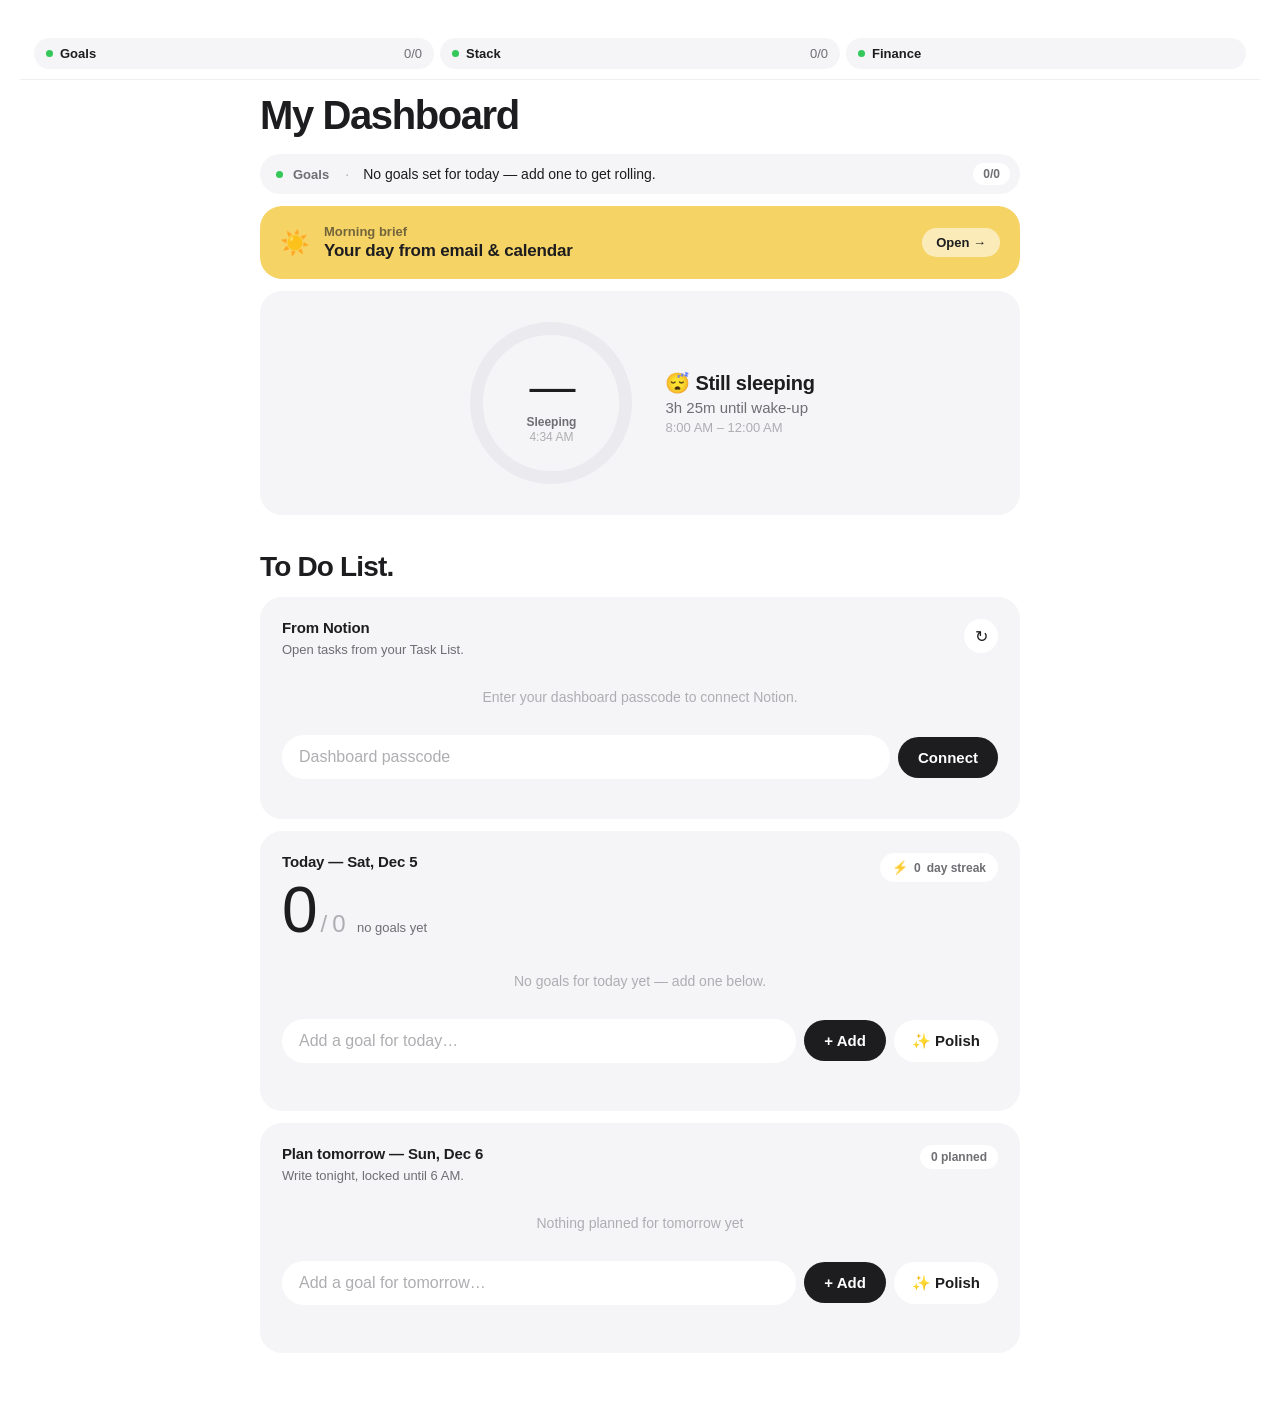
==== index.html @ 711dbea9 "Light redesign, Notion task suggestions and morning brief link - New light Apple-style look across H" ====
<!DOCTYPE html>
<html lang="en">
<head>
<meta charset="UTF-8">
<meta name="viewport" content="width=device-width, initial-scale=1, viewport-fit=cover">
<meta name="theme-color" content="#FFFFFF">
<title>My Dashboard</title>
<link rel="stylesheet" href="theme.css">
<script src="topbar.js" defer></script>
<style>
:root {
  --text-primary: var(--ink);
  --text-secondary: var(--ink-2);
  --text-tertiary: var(--ink-3);
  --success: var(--green);
  --warning: var(--orange);
  --danger: var(--red);
}

* { box-sizing: border-box; }
html, body {
  margin: 0; padding: 0;
  -webkit-text-size-adjust: 100%;
}
body {
  min-height: 100vh;
  overflow-x: hidden;
  padding: max(28px, env(safe-area-inset-top)) 20px 60px;
}

.page {
  max-width: 760px;
  margin: 0 auto;
}

/* ===== Page title ===== */
.dash-title {
  margin: 14px 0 18px;
  font-size: 40px;
  font-weight: 700;
  letter-spacing: -0.035em;
  line-height: 1.05;
  color: var(--ink);
}
@media (max-width: 480px) { .dash-title { font-size: 34px; } }

/* ===== Goal ticker ===== */
.ticker-row { margin-bottom: 12px; }
.goal-ticker {
  position: relative; overflow: hidden;
  display: flex; align-items: center; gap: 10px;
  padding: 9px 10px 9px 16px;
  border-radius: 999px;
  background: var(--surface);
}
.goal-ticker-led { display: inline-flex; align-items: center; }
.goal-ticker-led-dot {
  width: 7px; height: 7px; border-radius: 50%;
  background: var(--green);
  animation: led-pulse 2s ease-in-out infinite;
}
@keyframes led-pulse {
  0%, 100% { opacity: 1; }
  50%      { opacity: 0.35; }
}
.goal-ticker-label {
  font-size: 13px; font-weight: 600;
  color: var(--ink-2);
}
.goal-ticker-stage {
  position: relative; overflow: hidden;
  flex: 1; height: 22px;
}
.goal-ticker-row {
  position: absolute; inset: 0;
  display: flex; align-items: center; gap: 8px;
  font-size: 14px; font-weight: 500;
  font-variant-numeric: tabular-nums;
  color: var(--ink);
  white-space: nowrap;
}
.goal-ticker-row.is-leaving  { animation: ticker-leave 0.45s cubic-bezier(0.55, 0, 0.55, 1) forwards; }
.goal-ticker-row.is-entering { animation: ticker-enter 0.45s cubic-bezier(0.22, 1, 0.36, 1) forwards; }
@keyframes ticker-leave { from { opacity: 1; transform: translateY(0); } to { opacity: 0; transform: translateY(-100%); } }
@keyframes ticker-enter { from { opacity: 0; transform: translateY(100%); } to { opacity: 1; transform: translateY(0); } }
.goal-ticker-status {
  display: inline-flex; justify-content: center;
  width: 16px;
  color: var(--ink-3);
}
.goal-ticker-status[data-status="done"]    { color: var(--green); }
.goal-ticker-status[data-status="pending"] { color: var(--ink-3); }
.goal-ticker-text {
  flex: 1;
  overflow: hidden; text-overflow: ellipsis; white-space: nowrap;
}
.goal-ticker-meta {
  font-size: 12px; font-weight: 600;
  font-variant-numeric: tabular-nums;
  color: var(--ink-2);
  padding: 4px 10px;
  border-radius: 999px;
  background: var(--raised);
}

/* ===== Morning brief link ===== */
.brief-card {
  display: flex; align-items: center; gap: 14px;
  padding: 18px 20px;
  margin-bottom: 12px;
  border-radius: var(--radius-lg);
  background: var(--accent);
  text-decoration: none;
  color: var(--ink);
  -webkit-tap-highlight-color: transparent;
  transition: transform 0.12s, filter 0.15s;
}
.brief-card:hover { filter: brightness(0.98); }
.brief-card:active { transform: scale(0.99); }
.brief-sun { font-size: 24px; flex-shrink: 0; }
.brief-body { flex: 1; min-width: 0; display: flex; flex-direction: column; gap: 2px; }
.brief-eyebrow { font-size: 13px; font-weight: 600; color: rgba(29, 29, 31, 0.6); }
.brief-title { font-size: 17px; font-weight: 600; letter-spacing: -0.01em; }
.brief-open {
  flex-shrink: 0;
  padding: 7px 14px;
  border-radius: 999px;
  background: rgba(255, 255, 255, 0.55);
  font-size: 13px; font-weight: 600;
}

/* ===== Day ring ===== */
.day-ring-wrap {
  display: flex; flex-wrap: wrap;
  align-items: center; justify-content: center;
  gap: 28px;
  padding: 26px 22px;
  margin-bottom: 36px;
  border-radius: var(--radius-lg);
  background: var(--surface);
}
.day-ring {
  position: relative;
  width: 172px; height: 172px;
  flex-shrink: 0;
}
.day-ring svg { width: 100%; height: 100%; display: block; }
.day-ring-track { fill: none; stroke: var(--surface-2); stroke-width: 9; }
.day-ring-fill {
  fill: none;
  stroke-width: 9;
  stroke-linecap: round;
  transform: rotate(-90deg);
  transform-origin: 60px 60px;
  transition: stroke 0.7s cubic-bezier(0.22, 1, 0.36, 1),
              stroke-dashoffset 0.7s cubic-bezier(0.22, 1, 0.36, 1);
}
.day-ring-overlay {
  position: absolute; inset: 0;
  display: flex; flex-direction: column;
  align-items: center; justify-content: center;
  pointer-events: none;
}
.day-ring-percent {
  font-size: 46px; font-weight: 500;
  font-variant-numeric: tabular-nums;
  letter-spacing: -0.045em;
  color: var(--ink);
  line-height: 1;
}
.day-ring-phase {
  margin-top: 6px;
  font-size: 12px; font-weight: 600;
  text-transform: lowercase;
  color: var(--ink-2);
}
.day-ring-phase::first-letter { text-transform: uppercase; }
.day-ring-clock {
  font-size: 12px;
  font-variant-numeric: tabular-nums;
  color: var(--ink-3);
  margin-top: 1px;
}
.day-ring-text {
  display: flex; flex-direction: column;
  gap: 4px;
  max-width: 280px;
}
.day-ring-status { font-size: 20px; font-weight: 600; letter-spacing: -0.015em; color: var(--ink); }
.day-ring-remaining { font-size: 15px; color: var(--ink-2); font-variant-numeric: tabular-nums; }
.day-ring-hours { font-size: 13px; color: var(--ink-3); font-variant-numeric: tabular-nums; }
@media (max-width: 480px) {
  .day-ring { width: 148px; height: 148px; }
  .day-ring-percent { font-size: 38px; }
  .day-ring-text { align-items: center; text-align: center; }
  .day-ring-status { font-size: 18px; }
}

/* ===== Section + To Do List ===== */
.section { margin-top: 8px; }
.section-title {
  font-size: 28px; font-weight: 700;
  letter-spacing: -0.03em;
  color: var(--ink);
  margin: 0 0 14px;
}
.section-title::after { content: '.'; }

.gm-card {
  position: relative;
  background: var(--surface);
  border-radius: var(--radius-lg);
  padding: 22px;
  margin-bottom: 12px;
  overflow: hidden;
}
.gm-card.gm-all-done .gm-progress-num,
.gm-card.gm-all-done .gm-progress-label { color: var(--green); }

.gm-header {
  display: flex; align-items: flex-start; justify-content: space-between;
  flex-wrap: wrap; gap: 12px;
  margin-bottom: 16px;
  position: relative;
}
.gm-header-left { display: flex; flex-direction: column; }
.gm-eyebrow {
  font-size: 15px; font-weight: 600;
  letter-spacing: -0.01em;
  color: var(--ink);
  margin-bottom: 4px;
}
.gm-progress-row { display: flex; align-items: baseline; gap: 6px; margin-top: 6px; }
.gm-progress-num {
  font-size: 64px; font-weight: 500;
  font-variant-numeric: tabular-nums;
  letter-spacing: -0.05em;
  color: var(--ink);
  line-height: 0.95;
}
.gm-progress-total {
  font-size: 24px; font-weight: 500;
  font-variant-numeric: tabular-nums;
  letter-spacing: -0.03em;
  color: var(--ink-3);
}
.gm-progress-label {
  font-size: 13px; font-weight: 500;
  color: var(--ink-2);
  margin-left: 6px;
}
.gm-tomorrow-sub { font-size: 13px; color: var(--ink-2); margin-top: 2px; }
.gm-tomorrow-count {
  font-size: 12px; font-weight: 600;
  font-variant-numeric: tabular-nums;
  color: var(--ink-2);
  padding: 5px 11px;
  border-radius: 999px;
  background: var(--raised);
}
.gm-card-tomorrow .gm-progress-row { display: none; }

.gm-streak {
  display: inline-flex; align-items: center; gap: 6px;
  padding: 7px 12px;
  border-radius: 999px;
  background: var(--raised);
  color: var(--ink-2);
  font-size: 12px; font-weight: 600;
  transition: background 0.25s, color 0.25s;
}
.gm-streak-icon { font-size: 13px; }
.gm-streak-num { font-weight: 700; font-variant-numeric: tabular-nums; }
.gm-streak.gm-streak-active { background: var(--accent); color: var(--ink); }

.gm-bar {
  display: flex; gap: 4px;
  height: 6px;
  margin-bottom: 16px;
}
.gm-bar:empty { display: none; }
.gm-bar-seg {
  flex: 1;
  background: var(--surface-2);
  border-radius: 3px;
  transition: background 0.3s;
}
.gm-bar-seg-done { background: var(--ink); }

.goal-list { list-style: none; margin: 0; padding: 0; }
.empty-state {
  text-align: center;
  font-size: 14px;
  color: var(--ink-3);
  padding: 16px 0;
}

.gm-row {
  display: flex; align-items: center; gap: 12px;
  padding: 13px 14px;
  margin-bottom: 6px;
  background: var(--raised);
  border-radius: var(--radius-md);
  transition: background 0.2s, opacity 0.3s;
  position: relative;
}
.gm-row.gm-row-done { opacity: 0.5; }
.gm-row.gm-row-done .gm-text {
  text-decoration: line-through;
  text-decoration-color: var(--ink-3);
}
.gm-row.gm-row-queued { background: var(--accent-soft); }
.gm-row.is-drag-over { box-shadow: inset 0 2px 0 0 var(--ink); }
.gm-row.is-queue-flashing { animation: gm-queue-flash 0.48s ease-out; }
@keyframes gm-queue-flash {
  0%   { transform: scale(1); }
  40%  { background: var(--accent); transform: scale(1.015); }
  100% { transform: scale(1); }
}

.gm-handle {
  width: 14px; flex-shrink: 0;
  color: var(--ink-3);
  font-weight: 700; font-size: 14px;
  letter-spacing: -2px;
  cursor: grab;
  opacity: 0;
  transition: opacity 0.2s;
  user-select: none;
}
.gm-row:hover .gm-handle { opacity: 1; }
.gm-handle:active { cursor: grabbing; }

.gm-check {
  appearance: none; -webkit-appearance: none;
  width: 24px; height: 24px; flex-shrink: 0;
  margin: 0;
  border: 1.5px solid #C7C7CC;
  background: transparent;
  border-radius: 50%;
  position: relative;
  cursor: pointer;
  transition: background 0.2s, border-color 0.2s;
}
.gm-check:checked {
  background: var(--ink);
  border-color: var(--ink);
}
.gm-check:checked::after {
  content: '';
  position: absolute; left: 7.5px; top: 3.5px;
  width: 5px; height: 10px;
  border: solid #FFFFFF;
  border-width: 0 2px 2px 0;
  transform: rotate(45deg);
  animation: gm-check-pop 0.28s cubic-bezier(0.34, 1.56, 0.64, 1);
}
@keyframes gm-check-pop {
  from { transform: rotate(45deg) scale(0); }
  to   { transform: rotate(45deg) scale(1); }
}
.gm-check:disabled { cursor: not-allowed; opacity: 0.45; }

.gm-text {
  flex: 1;
  font-size: 16px;
  letter-spacing: -0.01em;
  color: var(--ink);
  cursor: text;
  outline: none;
  border-radius: 4px;
  padding: 2px 4px;
  margin: -2px -4px;
}
.gm-text[contenteditable="true"] { background: var(--surface); }

.gm-queue-btn {
  border: 0; background: transparent;
  color: var(--ink-3);
  font-size: 14px;
  cursor: pointer;
  padding: 4px 6px;
  border-radius: 8px;
  opacity: 0.7;
  filter: grayscale(1);
  transition: opacity 0.2s, filter 0.2s;
}
.gm-queue-btn:hover { opacity: 1; }
.gm-queue-btn.gm-queue-active { opacity: 1; filter: none; }
.gm-queue-btn:disabled { cursor: not-allowed; opacity: 0.3; }

.goal-delete {
  border: 0; background: transparent;
  color: var(--ink-3);
  font-size: 20px;
  cursor: pointer;
  padding: 0 4px;
  opacity: 0.6;
  transition: opacity 0.2s, color 0.2s;
}
.gm-row:hover .goal-delete { opacity: 1; }
.goal-delete:hover { color: var(--red); }

.gm-show-toggle {
  width: 100%;
  margin: 4px 0 0;
  padding: 10px;
  border: 0;
  border-radius: var(--radius-sm);
  background: transparent;
  color: var(--ink-2);
  font-family: inherit;
  font-size: 13px; font-weight: 600;
  cursor: pointer;
  transition: color 0.2s, background 0.2s;
}
.gm-show-toggle:hover { color: var(--ink); background: var(--surface-2); }

.gm-push-btn {
  width: 100%;
  margin-top: 12px;
  padding: 12px;
  border: 0;
  border-radius: var(--radius-md);
  background: var(--surface-2);
  color: var(--ink);
  font-family: inherit;
  font-size: 14px; font-weight: 600;
  cursor: pointer;
  transition: background 0.2s;
}
.gm-push-btn:hover { background: #E2E2E7; }

.goal-input-wrap.gm-input-wrap {
  display: flex; gap: 8px; align-items: center; flex-wrap: wrap;
  margin-top: 14px;
}
.gm-input {
  flex: 1; min-width: 0;
  padding: 12px 16px;
  border: 1px solid transparent;
  border-radius: 999px;
  background: var(--raised);
  color: var(--ink);
  font-family: inherit; font-size: 16px;
  outline: none;
  transition: border-color 0.2s;
}
.gm-input::placeholder { color: var(--ink-3); }
.gm-input:focus { border-color: var(--ink-3); }

.gm-add {
  padding: 12px 20px;
  border: 0; border-radius: 999px;
  background: var(--ink);
  color: #FFFFFF;
  font-family: inherit; font-size: 15px; font-weight: 600;
  cursor: pointer;
  transition: transform 0.1s, opacity 0.15s;
}
.gm-add:hover { opacity: 0.88; }
.gm-add:active { transform: scale(0.97); }

.gm-polish {
  padding: 12px 18px;
  border: 0;
  border-radius: 999px;
  background: var(--raised);
  color: var(--ink);
  font-family: inherit; font-size: 15px; font-weight: 600;
  cursor: pointer;
  transition: background 0.15s;
}
.gm-polish:hover { background: var(--surface-2); }

.gm-status {
  flex-basis: 100%;
  font-size: 12px;
  color: var(--ink-2);
  min-height: 14px;
  margin-top: 4px;
}
.gm-status.gm-status-error { color: var(--red); }

/* ===== From Notion suggestions ===== */
.nt-refresh {
  width: 34px; height: 34px;
  border: 0;
  border-radius: 50%;
  background: var(--raised);
  color: var(--ink);
  font-size: 16px; cursor: pointer;
  transition: background 0.15s, transform 0.3s;
}
.nt-refresh:hover { background: var(--surface-2); }
.nt-refresh.is-spinning { transform: rotate(360deg); }
.nt-row { cursor: default; }
.nt-prio {
  width: 8px; height: 8px; border-radius: 50%;
  flex-shrink: 0; background: var(--ink-3);
}
.nt-prio[data-prio="High"]   { background: var(--red); }
.nt-prio[data-prio="Medium"] { background: var(--orange); }
.nt-prio[data-prio="Low"]    { background: var(--blue); }
.nt-body {
  flex: 1; min-width: 0;
  display: flex; flex-direction: column; gap: 2px;
}
.nt-meta {
  font-size: 12px; color: var(--ink-2);
  font-variant-numeric: tabular-nums;
}
.nt-meta.nt-overdue { color: var(--red); }
.nt-add {
  flex-shrink: 0;
  padding: 7px 12px;
  border: 0;
  border-radius: 999px;
  background: var(--surface);
  color: var(--ink);
  font-family: inherit; font-size: 13px; font-weight: 600;
  cursor: pointer;
}
.nt-add:hover { background: var(--surface-2); }
.nt-add:disabled { opacity: 0.5; cursor: default; }
.nt-link {
  flex-shrink: 0;
  color: var(--ink-3); text-decoration: none;
  font-size: 13px; padding: 0 2px;
}
.nt-link:hover { color: var(--ink); }

@media (max-width: 480px) {
  body { padding: max(20px, env(safe-area-inset-top)) 16px 50px; }
  .gm-card { padding: 18px; }
  .gm-progress-num { font-size: 56px; }
  .gm-input { flex-basis: 100%; }
  .gm-add, .gm-polish { flex: 1; }
}
</style>
</head>
<body>
<div class="page">

  <h1 class="dash-title">My Dashboard</h1>

  <div class="ticker-row">
    <div class="goal-ticker" id="goalTicker" aria-live="polite" aria-atomic="true">
      <div class="goal-ticker-led"><span class="goal-ticker-led-dot"></span></div>
      <div class="goal-ticker-label">Goals</div>
      <div class="goal-ticker-stage" id="goalTickerStage">
        <div class="goal-ticker-row">
          <span class="goal-ticker-status" data-status="">—</span>
          <span class="goal-ticker-text">Loading…</span>
        </div>
      </div>
      <div class="goal-ticker-meta" id="goalTickerMeta">0/0</div>
    </div>
  </div>

  <!-- MORNING BRIEF: link to the claude.ai brief a scheduled task refreshes each weekday -->
  <a class="brief-card" href="https://claude.ai/artifact/WUxtRNmXspUwYNmKFVcs61" target="_blank" rel="noopener">
    <span class="brief-sun" aria-hidden="true">☀️</span>
    <span class="brief-body">
      <span class="brief-eyebrow">Morning brief</span>
      <span class="brief-title">Your day from email &amp; calendar</span>
    </span>
    <span class="brief-open">Open →</span>
  </a>

  <div class="day-ring-wrap">
    <div class="day-ring">
      <svg viewBox="0 0 120 120">
        <circle class="day-ring-track" cx="60" cy="60" r="52" />
        <circle class="day-ring-fill"  cx="60" cy="60" r="52" id="dayRingFill" />
      </svg>
      <div class="day-ring-overlay">
        <div class="day-ring-percent" id="dayRingPercent">—</div>
        <div class="day-ring-phase"   id="dayRingPhase">—</div>
        <div class="day-ring-clock"   id="dayRingClock">—</div>
      </div>
    </div>
    <div class="day-ring-text">
      <div class="day-ring-status"    id="dayRingStatus">Loading…</div>
      <div class="day-ring-remaining" id="dayRingRemaining">—</div>
      <div class="day-ring-hours">8:00 AM – 12:00 AM</div>
    </div>
  </div>

  <div class="section">
    <div class="section-title">To Do List</div>

    <!-- FROM NOTION -->
    <div class="gm-card gm-card-notion" id="gmCardNotion">
      <div class="gm-header">
        <div class="gm-header-left">
          <div class="gm-eyebrow">From Notion</div>
          <div class="gm-tomorrow-sub" id="notionSub">Open tasks from your Task List.</div>
        </div>
        <button type="button" class="nt-refresh" id="notionRefresh" aria-label="Refresh Notion tasks">↻</button>
      </div>
      <ul id="notionList" class="goal-list gm-list"></ul>
      <div id="notionEmpty" class="empty-state" style="display:none;"></div>
      <button type="button" id="notionMore" class="gm-show-toggle" style="display:none;"></button>
      <div class="goal-input-wrap gm-input-wrap" id="notionPassWrap" style="display:none;">
        <input id="notionPassInput" class="gm-input" type="password" placeholder="Dashboard passcode" autocomplete="current-password">
        <button type="button" id="notionPassBtn" class="gm-add">Connect</button>
      </div>
      <div class="gm-status" id="notionStatus"></div>
    </div>

    <!-- TODAY -->
    <div class="gm-card" id="gmCardToday">
      <div class="gm-header">
        <div class="gm-header-left">
          <div class="gm-eyebrow" id="todayLabel">Today —</div>
          <div class="gm-progress-row">
            <span class="gm-progress-num"   id="gmProgressNum">0</span>
            <span class="gm-progress-total" id="gmProgressTotal">/ 0</span>
            <span class="gm-progress-label" id="gmProgressLabel">no goals yet</span>
          </div>
        </div>
        <div class="gm-streak" id="gmStreak">
          <span class="gm-streak-icon">⚡</span>
          <span class="gm-streak-num" id="gmStreakNum">0</span>
          <span>day streak</span>
        </div>
      </div>
      <div class="gm-bar" id="gmBar"></div>
      <ul id="goalList" class="goal-list gm-list"></ul>
      <div id="emptyState" class="empty-state">No goals for today yet — add one below.</div>
      <button type="button" id="gmPushBtn" class="gm-push-btn" style="display:none;">Push remaining to tomorrow</button>
      <div class="goal-input-wrap gm-input-wrap">
        <input id="goalInput" class="gm-input" type="text" placeholder="Add a goal for today…" autocomplete="off">
        <button type="button" id="goalAddBtn"    class="gm-add">+ Add</button>
        <button type="button" id="goalPolishBtn" class="gm-polish">✨ Polish</button>
        <div class="gm-status" id="polishStatus"></div>
      </div>
    </div>

    <!-- PLAN TOMORROW -->
    <div class="gm-card gm-card-tomorrow" id="gmCardTomorrow">
      <div class="gm-header">
        <div class="gm-header-left">
          <div class="gm-eyebrow" id="tomorrowLabel">Plan tomorrow —</div>
          <div class="gm-tomorrow-sub">Write tonight, locked until 6 AM.</div>
        </div>
        <div class="gm-tomorrow-count" id="gmTomorrowCount">0 planned</div>
      </div>
      <ul id="tomorrowList" class="goal-list gm-list"></ul>
      <div id="tomorrowEmpty" class="empty-state">Nothing planned for tomorrow yet</div>
      <div class="goal-input-wrap gm-input-wrap">
        <input id="tomorrowInput" class="gm-input" type="text" placeholder="Add a goal for tomorrow…" autocomplete="off">
        <button type="button" id="tomorrowAddBtn"    class="gm-add">+ Add</button>
        <button type="button" id="tomorrowPolishBtn" class="gm-polish">✨ Polish</button>
        <div class="gm-status" id="tomorrowStatus"></div>
      </div>
    </div>
  </div>

</div>

<script>
(function () {
  'use strict';

  // Paste your Anthropic key here to enable ✨ Polish. Empty = falls back to plain add.
  const ANTHROPIC_API_KEY = '';

  const WAKE_HOUR  = 8;
  const SLEEP_HOUR = 24;

  // ---------- storage helpers ----------
  function storeGet(key) {
    try { return JSON.parse(localStorage.getItem(key)); } catch (e) { return null; }
  }
  function storeSet(key, value) {
    try { localStorage.setItem(key, JSON.stringify(value)); } catch (e) {}
    if (typeof key === 'string' && key.indexOf('goals:') === 0) {
      window.dispatchEvent(new CustomEvent('goals-changed'));
    }
  }
  function storeDelete(key) { try { localStorage.removeItem(key); } catch (e) {} }
  function storeListKeys(prefix) {
    const out = [];
    for (let i = 0; i < localStorage.length; i++) {
      const k = localStorage.key(i);
      if (k && k.indexOf(prefix) === 0) out.push(k);
    }
    return out;
  }

  // ---------- date helpers ----------
  function pad2(n) { return String(n).padStart(2, '0'); }
  function dateToKey(d) { return d.getFullYear() + '-' + pad2(d.getMonth() + 1) + '-' + pad2(d.getDate()); }
  function getActiveDateString() {
    const now = new Date();
    if (now.getHours() < 6) {
      const d = new Date(now);
      d.setDate(d.getDate() - 1);
      return dateToKey(d);
    }
    return dateToKey(now);
  }
  function getTomorrowDateString() {
    const now = new Date();
    const d = new Date(now);
    if (now.getHours() >= 6) d.setDate(d.getDate() + 1);
    return dateToKey(d);
  }
  function formatDate(yyyy_mm_dd) {
    const parts = yyyy_mm_dd.split('-').map(Number);
    const d = new Date(parts[0], parts[1] - 1, parts[2]);
    const wk = ['Sun','Mon','Tue','Wed','Thu','Fri','Sat'][d.getDay()];
    const mo = ['Jan','Feb','Mar','Apr','May','Jun','Jul','Aug','Sep','Oct','Nov','Dec'][d.getMonth()];
    return wk + ', ' + mo + ' ' + d.getDate();
  }

  function todayKey()    { return 'goals:' + getActiveDateString(); }
  function tomorrowKey() { return 'goals:' + getTomorrowDateString(); }

  function getGoals(key) {
    const g = storeGet(key);
    return Array.isArray(g) ? g : [];
  }
  function setGoals(key, list) { storeSet(key, list); }

  // ---------- rollover: pull undone older goals into today ----------
  function rollover() {
    const todayDateStr = getActiveDateString();
    const todayK = 'goals:' + todayDateStr;
    let today = getGoals(todayK);
    const texts = new Set(today.map(g => g.text));

    storeListKeys('goals:').forEach(k => {
      const dateStr = k.slice('goals:'.length);
      if (dateStr >= todayDateStr) return;
      const old = getGoals(k);
      old.forEach(g => {
        if (!g.done && g.text && !texts.has(g.text)) {
          today.push({ text: g.text, done: false });
          texts.add(g.text);
        }
      });
      storeDelete(k);
    });
    setGoals(todayK, today);
  }

  // ---------- streak ----------
  function loadStreak() {
    const s = storeGet('goal_streak_v1');
    if (s && typeof s.count === 'number') return s;
    return { count: 0, lastProcessedDate: '' };
  }
  function saveStreak(s) { storeSet('goal_streak_v1', s); }

  function processStreak() {
    const s = loadStreak();
    const todayDateStr = getActiveDateString();
    const keys = storeListKeys('goals:')
      .map(k => k.slice('goals:'.length))
      .filter(d => d < todayDateStr)
      .sort();
    keys.forEach(dateStr => {
      if (s.lastProcessedDate && dateStr <= s.lastProcessedDate) return;
      const list = getGoals('goals:' + dateStr);
      if (list.length === 0) { /* don't break the streak on empty days */ }
      else if (list.every(g => g.done)) s.count += 1;
      else s.count = 0;
      s.lastProcessedDate = dateStr;
    });
    saveStreak(s);
  }

  // ---------- Goal Ticker ----------
  const tickerStage = document.getElementById('goalTickerStage');
  const tickerMeta  = document.getElementById('goalTickerMeta');
  let cycleIdx = 0;
  let tickerTimer = null;

  function buildTickerItems() {
    const goals = getGoals(todayKey());
    const total = goals.length;
    const done  = goals.filter(g => g.done).length;
    if (total === 0) return { items: [{ status: 'empty',   text: 'No goals set for today — add one to get rolling.' }], done, total };
    if (done === total) return { items: [{ status: 'done', text: '✓ All goals done — solid day.' }], done, total };
    const items = goals.filter(g => !g.done).map(g => ({ status: 'pending', text: g.text }));
    return { items, done, total };
  }

  function statusGlyph(status) {
    if (status === 'done') return '✓';
    if (status === 'pending') return '○';
    return '·';
  }

  let firstTick = true;
  function tick() {
    const { items, done, total } = buildTickerItems();
    if (cycleIdx >= items.length) cycleIdx = 0;
    const item = items[cycleIdx];
    cycleIdx = (cycleIdx + 1) % items.length;

    const oldRow = tickerStage.querySelector('.goal-ticker-row');
    const newRow = document.createElement('div');
    newRow.className = 'goal-ticker-row';
    const status = document.createElement('span');
    status.className = 'goal-ticker-status';
    status.setAttribute('data-status', item.status);
    status.textContent = statusGlyph(item.status);
    const text = document.createElement('span');
    text.className = 'goal-ticker-text';
    text.textContent = item.text;
    newRow.appendChild(status);
    newRow.appendChild(text);

    if (oldRow && !firstTick) {
      oldRow.classList.add('is-leaving');
      setTimeout(() => oldRow.remove(), 460);
      newRow.classList.add('is-entering');
    } else if (oldRow) {
      oldRow.remove();
    }
    tickerStage.appendChild(newRow);
    firstTick = false;

    tickerMeta.textContent = done + '/' + total;
  }

  function startTicker() {
    tick();
    if (tickerTimer) clearInterval(tickerTimer);
    tickerTimer = setInterval(tick, 5000);
  }

  window.addEventListener('goals-changed', () => {
    cycleIdx = 0;
    tick();
  });

  // ---------- Day Ring ----------
  const PALETTE = [
    [0,   [72, 72, 74]],
    [100, [29, 29, 31]]
  ];
  function lerp(a, b, t) { return a + (b - a) * t; }
  function paletteAt(p) {
    if (p <= PALETTE[0][0]) return PALETTE[0][1];
    if (p >= PALETTE[PALETTE.length - 1][0]) return PALETTE[PALETTE.length - 1][1];
    for (let i = 0; i < PALETTE.length - 1; i++) {
      const [p0, c0] = PALETTE[i];
      const [p1, c1] = PALETTE[i + 1];
      if (p >= p0 && p <= p1) {
        const t = (p - p0) / (p1 - p0);
        return [lerp(c0[0], c1[0], t), lerp(c0[1], c1[1], t), lerp(c0[2], c1[2], t)];
      }
    }
    return [255,255,255];
  }
  function rgb(c) { return 'rgb(' + Math.round(c[0]) + ',' + Math.round(c[1]) + ',' + Math.round(c[2]) + ')'; }

  function formatClock(d) {
    let h = d.getHours();
    const m = d.getMinutes();
    const ampm = h >= 12 ? 'PM' : 'AM';
    h = h % 12;
    if (h === 0) h = 12;
    return h + ':' + pad2(m) + ' ' + ampm;
  }
  function formatRemaining(totalMin) {
    const h = Math.floor(totalMin / 60);
    const m = Math.floor(totalMin % 60);
    return h + 'h ' + m + 'm';
  }

  const C = 2 * Math.PI * 52;
  const fillEl = document.getElementById('dayRingFill');
  fillEl.setAttribute('stroke-dasharray', C);
  fillEl.setAttribute('stroke-dashoffset', C);

  function updateDayRing() {
    const now = new Date();
    const hours = now.getHours() + now.getMinutes() / 60 + now.getSeconds() / 3600;
    const percentEl   = document.getElementById('dayRingPercent');
    const phaseEl     = document.getElementById('dayRingPhase');
    const clockEl     = document.getElementById('dayRingClock');
    const statusEl    = document.getElementById('dayRingStatus');
    const remainingEl = document.getElementById('dayRingRemaining');

    clockEl.textContent = formatClock(now);

    if (hours < WAKE_HOUR) {
      fillEl.setAttribute('stroke-dashoffset', C);
      fillEl.style.stroke = '#D1D1D6';
      percentEl.textContent = '—';
      phaseEl.textContent   = 'SLEEPING';
      statusEl.textContent  = '😴 Still sleeping';
      const minsUntil = (WAKE_HOUR - hours) * 60;
      remainingEl.textContent = formatRemaining(minsUntil) + ' until wake-up';
      return;
    }

    if (hours >= SLEEP_HOUR) {
      fillEl.setAttribute('stroke-dashoffset', 0);
      fillEl.style.stroke = '#FF3B30';
      percentEl.textContent = '100%';
      phaseEl.textContent   = 'PAST BEDTIME';
      statusEl.textContent  = '⚠️ Past bedtime';
      remainingEl.textContent = 'Sleep!';
      return;
    }

    const span = SLEEP_HOUR - WAKE_HOUR;
    const percent = (hours - WAKE_HOUR) / span * 100;
    fillEl.setAttribute('stroke-dashoffset', C * (1 - percent / 100));
    fillEl.style.stroke = rgb(paletteAt(percent));
    percentEl.textContent = Math.floor(percent) + '%';

    let phase, status;
    if (percent < 25)      { phase = 'MORNING';   status = '☀️ Morning — fresh start'; }
    else if (percent < 50) { phase = 'MIDDAY';    status = '⚡ Midday — keep moving'; }
    else if (percent < 75) { phase = 'AFTERNOON'; status = '🔥 Afternoon — push it'; }
    else if (percent < 90) { phase = 'EVENING';   status = '⏳ Evening — wrap up'; }
    else                   { phase = 'BEDTIME';   status = '🌙 Bedtime soon'; }
    phaseEl.textContent  = phase;
    statusEl.textContent = status;

    const minsLeft = (SLEEP_HOUR - hours) * 60;
    remainingEl.textContent = formatRemaining(minsLeft) + ' awake time left';
  }

  // ---------- Row building ----------
  function makeInlineEdit(textEl, goals, idx, key, reload) {
    textEl.addEventListener('click', () => {
      if (textEl.getAttribute('contenteditable') === 'true') return;
      const original = textEl.textContent;
      textEl.setAttribute('contenteditable', 'true');
      textEl.focus();
      const range = document.createRange();
      range.selectNodeContents(textEl);
      range.collapse(false);
      const sel = window.getSelection();
      sel.removeAllRanges(); sel.addRange(range);

      function commit() {
        const next = textEl.textContent.trim();
        textEl.removeAttribute('contenteditable');
        if (next && next !== original) {
          const list = getGoals(key);
          if (list[idx]) { list[idx].text = next; setGoals(key, list); }
          reload();
        } else {
          textEl.textContent = original;
        }
      }
      function cancel() {
        textEl.removeAttribute('contenteditable');
        textEl.textContent = original;
      }
      textEl.addEventListener('blur', commit, { once: true });
      textEl.addEventListener('keydown', function onKey(e) {
        if (e.key === 'Enter') { e.preventDefault(); textEl.removeEventListener('keydown', onKey); textEl.blur(); }
        else if (e.key === 'Escape') { e.preventDefault(); textEl.removeEventListener('keydown', onKey); cancel(); }
      });
    });
  }

  function wireDragReorder(row, listEl, key, reload) {
    row.setAttribute('draggable', 'true');
    row.addEventListener('dragstart', (e) => {
      e.dataTransfer.effectAllowed = 'move';
      e.dataTransfer.setData('text/plain', row.dataset.idx);
    });
    row.addEventListener('dragover', (e) => {
      e.preventDefault();
      row.classList.add('is-drag-over');
    });
    row.addEventListener('dragleave', () => row.classList.remove('is-drag-over'));
    row.addEventListener('drop', (e) => {
      e.preventDefault();
      row.classList.remove('is-drag-over');
      const from = parseInt(e.dataTransfer.getData('text/plain'), 10);
      const to   = parseInt(row.dataset.idx, 10);
      if (isNaN(from) || isNaN(to) || from === to) return;
      const list = getGoals(key);
      const [moved] = list.splice(from, 1);
      list.splice(to, 0, moved);
      setGoals(key, list);
      reload();
    });
  }

  function buildGoalRow(goal, idx, key, readOnly, reload) {
    const li = document.createElement('li');
    li.className = 'gm-row';
    li.dataset.idx = String(idx);
    if (goal.done) li.classList.add('gm-row-done');
    if (goal.queued) li.classList.add('gm-row-queued');

    const handle = document.createElement('span');
    handle.className = 'gm-handle';
    handle.textContent = '⋮⋮';
    li.appendChild(handle);

    const cb = document.createElement('input');
    cb.type = 'checkbox';
    cb.className = 'gm-check';
    cb.checked = !!goal.done;
    if (readOnly) { cb.disabled = true; cb.title = 'Activates at 6 AM tomorrow'; }
    cb.addEventListener('change', () => {
      const list = getGoals(key);
      if (!list[idx]) return;
      list[idx].done = cb.checked;
      if (cb.checked) list[idx].doneAt = Date.now();
      else delete list[idx].doneAt;
      setGoals(key, list);
      reload();
      if (list[idx].notionId) {
        notionSetStatus(list[idx].notionId, cb.checked ? 'Done 🙌' : 'Today');
      }
    });
    li.appendChild(cb);

    const text = document.createElement('span');
    text.className = 'gm-text';
    text.textContent = goal.text;
    li.appendChild(text);
    makeInlineEdit(text, null, idx, key, reload);

    if (goal.notionUrl) {
      const link = document.createElement('a');
      link.className = 'nt-link';
      link.href = goal.notionUrl;
      link.target = '_blank';
      link.rel = 'noopener';
      link.title = 'Open in Notion';
      link.textContent = '↗';
      li.appendChild(link);
    }

    const queueBtn = document.createElement('button');
    queueBtn.type = 'button';
    queueBtn.className = 'gm-queue-btn' + (goal.queued ? ' gm-queue-active' : '');
    queueBtn.textContent = '⚡';
    queueBtn.title = 'Queue for productivity window';
    if (readOnly) queueBtn.disabled = true;
    queueBtn.addEventListener('click', () => {
      const list = getGoals(key);
      if (!list[idx]) return;
      list[idx].queued = !list[idx].queued;
      setGoals(key, list);
      li.classList.add('is-queue-flashing');
      setTimeout(reload, 480);
    });
    li.appendChild(queueBtn);

    const del = document.createElement('button');
    del.type = 'button';
    del.className = 'goal-delete';
    del.setAttribute('aria-label', 'Delete goal');
    del.textContent = '×';
    del.addEventListener('click', () => {
      const list = getGoals(key);
      list.splice(idx, 1);
      setGoals(key, list);
      reload();
    });
    li.appendChild(del);

    wireDragReorder(li, null, key, reload);
    return li;
  }

  // ---------- Renderers ----------
  function renderTodayHeader() {
    const goals = getGoals(todayKey());
    const total = goals.length;
    const done  = goals.filter(g => g.done).length;
    document.getElementById('gmProgressNum').textContent   = done;
    document.getElementById('gmProgressTotal').textContent = '/ ' + total;
    const label = document.getElementById('gmProgressLabel');
    if (total === 0)        label.textContent = 'no goals yet';
    else if (done === total) label.textContent = 'all done — solid day';
    else                     label.textContent = 'complete';

    document.getElementById('todayLabel').textContent =
      'Today — ' + formatDate(getActiveDateString());

    const bar = document.getElementById('gmBar');
    bar.innerHTML = '';
    goals.forEach(g => {
      const seg = document.createElement('div');
      seg.className = 'gm-bar-seg' + (g.done ? ' gm-bar-seg-done' : '');
      bar.appendChild(seg);
    });

    const card = document.getElementById('gmCardToday');
    card.classList.toggle('gm-all-done', total > 0 && done === total);

    const pushBtn = document.getElementById('gmPushBtn');
    pushBtn.style.display = (total > 0 && done < total) ? 'block' : 'none';
  }

  function renderStreak() {
    const s = loadStreak();
    document.getElementById('gmStreakNum').textContent = s.count;
    document.getElementById('gmStreak').classList.toggle('gm-streak-active', s.count > 0);
  }

  function renderTomorrowCount() {
    const list = getGoals(tomorrowKey());
    document.getElementById('gmTomorrowCount').textContent = list.length + ' planned';
    document.getElementById('tomorrowLabel').textContent =
      'Plan tomorrow — ' + formatDate(getTomorrowDateString());
  }

  function renderListInto(goals, listEl, emptyEl, key, readOnly) {
    listEl.innerHTML = '';
    emptyEl.style.display = goals.length === 0 ? 'block' : 'none';
    const reload = () => (key === todayKey() ? loadToday() : loadTomorrow());

    const visible = goals.length > 5 ? goals.slice(0, 5) : goals;
    visible.forEach((g, i) => listEl.appendChild(buildGoalRow(g, i, key, readOnly, reload)));

    if (goals.length > 5) {
      let expanded = false;
      const toggle = document.createElement('button');
      toggle.type = 'button';
      toggle.className = 'gm-show-toggle';
      const updateLabel = () => {
        toggle.textContent = expanded ? 'Show less ▴' : ('Show ' + (goals.length - 5) + ' more ▾');
      };
      updateLabel();
      toggle.addEventListener('click', () => {
        expanded = !expanded;
        if (expanded) {
          goals.slice(5).forEach((g, i) => {
            const row = buildGoalRow(g, i + 5, key, readOnly, reload);
            listEl.insertBefore(row, toggle);
          });
        } else {
          Array.from(listEl.querySelectorAll('.gm-row')).slice(5).forEach(r => r.remove());
        }
        updateLabel();
      });
      listEl.appendChild(toggle);
    }

    if (key === todayKey()) renderTodayHeader();
    else                    renderTomorrowCount();
  }

  function loadToday() {
    const goals = getGoals(todayKey());
    renderListInto(goals, document.getElementById('goalList'), document.getElementById('emptyState'), todayKey(), false);
  }
  function loadTomorrow() {
    const goals = getGoals(tomorrowKey());
    renderListInto(goals, document.getElementById('tomorrowList'), document.getElementById('tomorrowEmpty'), tomorrowKey(), true);
  }

  // ---------- Push remaining ----------
  document.getElementById('gmPushBtn').addEventListener('click', () => {
    const today    = getGoals(todayKey());
    const remaining = today.filter(g => !g.done);
    if (remaining.length === 0) return;
    if (!confirm('Move ' + remaining.length + ' unchecked goal' + (remaining.length === 1 ? '' : 's') + ' to tomorrow?')) return;
    const tomorrow = getGoals(tomorrowKey());
    const seen = new Set(tomorrow.map(g => g.text));
    remaining.forEach(g => {
      if (!seen.has(g.text)) {
        const moved = { text: g.text, done: false };
        if (g.notionId) { moved.notionId = g.notionId; moved.notionUrl = g.notionUrl; }
        tomorrow.push(moved);
        seen.add(g.text);
      }
    });
    setGoals(tomorrowKey(), tomorrow);
    setGoals(todayKey(), today.filter(g => g.done));
    loadToday(); loadTomorrow();
  });

  // ---------- From Notion ----------
  // Talks to /api/notion (a Vercel function that holds the Notion key).
  // The passcode is typed once and remembered on this device.
  const NOTION_PASS_KEY = 'notion:passcode';
  const NOTION_SHOW = 5;
  let notionTasks = [];
  let notionExpanded = false;

  function notionPasscode() {
    try { return localStorage.getItem(NOTION_PASS_KEY) || ''; } catch (e) { return ''; }
  }

  async function notionFetch(method, body) {
    const res = await fetch('/api/notion', {
      method,
      headers: { 'Content-Type': 'application/json', 'x-passcode': notionPasscode() },
      body: body ? JSON.stringify(body) : undefined
    });
    let data = {};
    try { data = await res.json(); } catch (e) {}
    if (!res.ok) {
      const err = new Error(data.error || ('HTTP ' + res.status));
      err.code = data.error || ('http-' + res.status);
      throw err;
    }
    return data;
  }

  function notionShowMessage(text, showPass) {
    document.getElementById('notionList').innerHTML = '';
    document.getElementById('notionMore').style.display = 'none';
    const empty = document.getElementById('notionEmpty');
    empty.textContent = text;
    empty.style.display = text ? 'block' : 'none';
    document.getElementById('notionPassWrap').style.display = showPass ? 'flex' : 'none';
  }

  function formatDue(due) {
    if (!due) return { text: '', overdue: false };
    const today = getActiveDateString();
    const day = due.slice(0, 10);
    if (day < today) return { text: 'overdue', overdue: true };
    if (day === today) return { text: 'today', overdue: false };
    if (day === getTomorrowDateString()) return { text: 'tomorrow', overdue: false };
    return { text: formatDate(day), overdue: false };
  }

  function renderNotion() {
    const inToday = new Set(getGoals(todayKey()).map(g => g.notionId).filter(Boolean));
    const tasks = notionTasks.filter(t => !inToday.has(t.id));
    const listEl = document.getElementById('notionList');
    const moreBtn = document.getElementById('notionMore');
    document.getElementById('notionPassWrap').style.display = 'none';
    listEl.innerHTML = '';

    const empty = document.getElementById('notionEmpty');
    empty.textContent = notionTasks.length ? 'Everything from Notion is already on today’s list.' : 'No open tasks in Notion. 🙌';
    empty.style.display = tasks.length ? 'none' : 'block';

    const visible = notionExpanded ? tasks : tasks.slice(0, NOTION_SHOW);
    visible.forEach(t => {
      const li = document.createElement('li');
      li.className = 'gm-row nt-row';

      const prio = document.createElement('span');
      prio.className = 'nt-prio';
      prio.dataset.prio = t.priority || '';
      prio.title = (t.priority || 'No') + ' priority';
      li.appendChild(prio);

      const body = document.createElement('span');
      body.className = 'nt-body';
      const text = document.createElement('span');
      text.className = 'gm-text';
      text.textContent = t.title;
      body.appendChild(text);

      const due = formatDue(t.due);
      const status = t.status === 'To Do' || (t.status === 'Today' && due.text === 'today') ? '' : t.status;
      const metaText = [status, due.text && !due.overdue ? 'due ' + due.text : due.text].filter(Boolean).join(' · ');
      if (metaText) {
        const meta = document.createElement('span');
        meta.className = 'nt-meta' + (due.overdue ? ' nt-overdue' : '');
        meta.textContent = metaText;
        body.appendChild(meta);
      }
      li.appendChild(body);

      const add = document.createElement('button');
      add.type = 'button';
      add.className = 'nt-add';
      add.textContent = '+ Today';
      add.addEventListener('click', () => notionAddToToday(t, add));
      li.appendChild(add);

      listEl.appendChild(li);
    });

    if (tasks.length > NOTION_SHOW) {
      moreBtn.style.display = 'block';
      moreBtn.textContent = notionExpanded ? 'Show less ▴' : ('Show ' + (tasks.length - NOTION_SHOW) + ' more ▾');
    } else {
      moreBtn.style.display = 'none';
    }
    document.getElementById('notionSub').textContent =
      tasks.length + ' open task' + (tasks.length === 1 ? '' : 's') + ' in your Task List.';
  }

  async function loadNotion() {
    if (!notionPasscode()) {
      notionShowMessage('Enter your dashboard passcode to connect Notion.', true);
      return;
    }
    const btn = document.getElementById('notionRefresh');
    btn.classList.add('is-spinning');
    setTimeout(() => btn.classList.remove('is-spinning'), 320);
    try {
      const data = await notionFetch('GET');
      notionTasks = data.tasks || [];
      renderNotion();
    } catch (e) {
      if (e.code === 'bad-passcode') {
        try { localStorage.removeItem(NOTION_PASS_KEY); } catch (err) {}
        notionShowMessage('Wrong passcode — try again.', true);
      } else if (e.code === 'not-configured') {
        notionShowMessage('Notion isn’t set up yet: add NOTION_TOKEN and DASHBOARD_PASSCODE in Vercel.', false);
      } else if (e.code === 'notion-bad-token') {
        notionShowMessage('Notion rejected the key: re-paste NOTION_TOKEN in Vercel.', false);
      } else if (e.code === 'notion-no-access') {
        notionShowMessage('Notion can’t see the Task List: in Notion, open it → ••• → Connections → add your integration.', false);
      } else {
        notionShowMessage('Couldn’t reach Notion. Tap ↻ to retry.', false);
      }
    }
  }

  async function notionAddToToday(task, btn) {
    const list = getGoals(todayKey());
    if (!list.some(g => g.notionId === task.id)) {
      list.push({ text: task.title, done: false, notionId: task.id, notionUrl: task.url });
      setGoals(todayKey(), list);
    }
    loadToday();
    renderNotion();
    if (task.status !== 'Today') {
      btn.disabled = true;
      if (await notionSetStatus(task.id, 'Today')) task.status = 'Today';
    }
  }

  async function notionSetStatus(id, status) {
    if (!notionPasscode()) return false;
    try {
      await notionFetch('POST', { id, status });
      return true;
    } catch (e) {
      showStatus(document.getElementById('notionStatus'), 'Couldn’t update Notion (' + status + ').', true);
      return false;
    }
  }

  document.getElementById('notionRefresh').addEventListener('click', loadNotion);
  document.getElementById('notionMore').addEventListener('click', () => {
    notionExpanded = !notionExpanded;
    renderNotion();
  });
  document.getElementById('notionPassBtn').addEventListener('click', () => {
    const input = document.getElementById('notionPassInput');
    const value = input.value.trim();
    if (!value) return;
    try { localStorage.setItem(NOTION_PASS_KEY, value); } catch (e) {}
    input.value = '';
    loadNotion();
  });
  document.getElementById('notionPassInput').addEventListener('keydown', (e) => {
    if (e.key === 'Enter') { e.preventDefault(); document.getElementById('notionPassBtn').click(); }
  });
  window.addEventListener('goals-changed', () => { if (notionTasks.length) renderNotion(); });

  // ---------- Add + Polish handlers ----------
  function showStatus(el, message, isError) {
    el.textContent = message;
    el.classList.toggle('gm-status-error', !!isError);
    clearTimeout(el._t);
    el._t = setTimeout(() => { el.textContent = ''; el.classList.remove('gm-status-error'); }, 3500);
  }

  async function polishOne(text) {
    const res = await fetch('https://api.anthropic.com/v1/messages', {
      method: 'POST',
      headers: {
        'Content-Type': 'application/json',
        'x-api-key': ANTHROPIC_API_KEY,
        'anthropic-version': '2023-06-01',
        'anthropic-dangerous-direct-browser-access': 'true'
      },
      body: JSON.stringify({
        model: 'claude-sonnet-4-5',
        max_tokens: 1000,
        messages: [{
          role: 'user',
          content:
            'Rewrite this single goal so it is concrete, action-oriented, and under 60 characters. ' +
            'Return ONLY a JSON array with exactly one string, no preamble, no code fences.\n\nGoal: ' + text
        }]
      })
    });
    const data = await res.json();
    const content = (data && data.content && data.content[0] && data.content[0].text) || '';
    const arr = JSON.parse(content);
    if (!Array.isArray(arr) || arr.length < 1 || typeof arr[0] !== 'string') throw new Error('bad response');
    return arr[0].trim();
  }

  function makeAddHandlers(input, addBtn, polishBtn, key, statusEl, reload) {
    function plainAdd(text) {
      const list = getGoals(key);
      list.push({ text, done: false });
      setGoals(key, list);
      input.value = '';
      reload();
    }
    addBtn.addEventListener('click', () => {
      const text = input.value.trim();
      if (!text) return;
      plainAdd(text);
    });
    input.addEventListener('keydown', (e) => {
      if (e.key === 'Enter') { e.preventDefault(); addBtn.click(); }
    });
    polishBtn.addEventListener('click', async () => {
      const text = input.value.trim();
      if (!text) return;
      if (!ANTHROPIC_API_KEY) {
        plainAdd(text);
        showStatus(statusEl, 'Polish needs an Anthropic API key — added as-typed.', false);
        return;
      }
      polishBtn.disabled = true;
      try {
        const polished = await polishOne(text);
        plainAdd(polished);
      } catch (e) {
        plainAdd(text);
        showStatus(statusEl, 'Polish failed — added as-typed.', true);
      } finally {
        polishBtn.disabled = false;
      }
    });
  }

  makeAddHandlers(
    document.getElementById('goalInput'),
    document.getElementById('goalAddBtn'),
    document.getElementById('goalPolishBtn'),
    todayKey(),
    document.getElementById('polishStatus'),
    loadToday
  );
  makeAddHandlers(
    document.getElementById('tomorrowInput'),
    document.getElementById('tomorrowAddBtn'),
    document.getElementById('tomorrowPolishBtn'),
    tomorrowKey(),
    document.getElementById('tomorrowStatus'),
    loadTomorrow
  );

  // ---------- Boot ----------
  rollover();
  processStreak();
  loadToday();
  loadTomorrow();
  renderStreak();
  updateDayRing();
  setInterval(updateDayRing, 60 * 1000);
  startTicker();
  loadNotion();
  document.addEventListener('visibilitychange', () => { if (!document.hidden) loadNotion(); });

  // Re-render when storage changes from another tab (or our bridged parent).
  window.addEventListener('storage', () => {
    loadToday(); loadTomorrow(); renderStreak();
  });
})();
</script>
</body>
</html>
---- theme.css ----
/* =============================================================
   Shared light theme — Apple-style: white page, soft grey cards,
   one ink color for text, one warm yellow accent used sparingly.
   Every page links this before its own <style>.
   ============================================================= */
:root {
  color-scheme: light;

  /* Surfaces */
  --bg:        #FFFFFF;
  --surface:   #F5F5F7;   /* cards */
  --surface-2: #EBEBEF;   /* tracks, pressed states */
  --raised:    #FFFFFF;   /* rows and inputs sitting on a card */
  --hairline:  rgba(0, 0, 0, 0.08);

  /* Text */
  --ink:   #1D1D1F;
  --ink-2: #6E6E73;
  --ink-3: #AEAEB2;

  /* Accent + status */
  --accent:      #F6D365;  /* the one highlight color */
  --accent-soft: #FCF1C9;
  --green:  #34C759;
  --orange: #FF9500;
  --red:    #FF3B30;
  --blue:   #0A84FF;

  /* Shape */
  --radius-lg: 22px;
  --radius-md: 14px;
  --radius-sm: 10px;

  /* Type */
  --font: -apple-system, BlinkMacSystemFont, "SF Pro Text", "SF Pro Display", "Inter", "Segoe UI", Roboto, Helvetica, Arial, sans-serif;
  --font-mono: ui-monospace, "SF Mono", Menlo, Consolas, monospace;
}

html, body {
  background: var(--bg);
  color: var(--ink);
  font-family: var(--font);
  -webkit-font-smoothing: antialiased;
  -moz-osx-font-smoothing: grayscale;
}
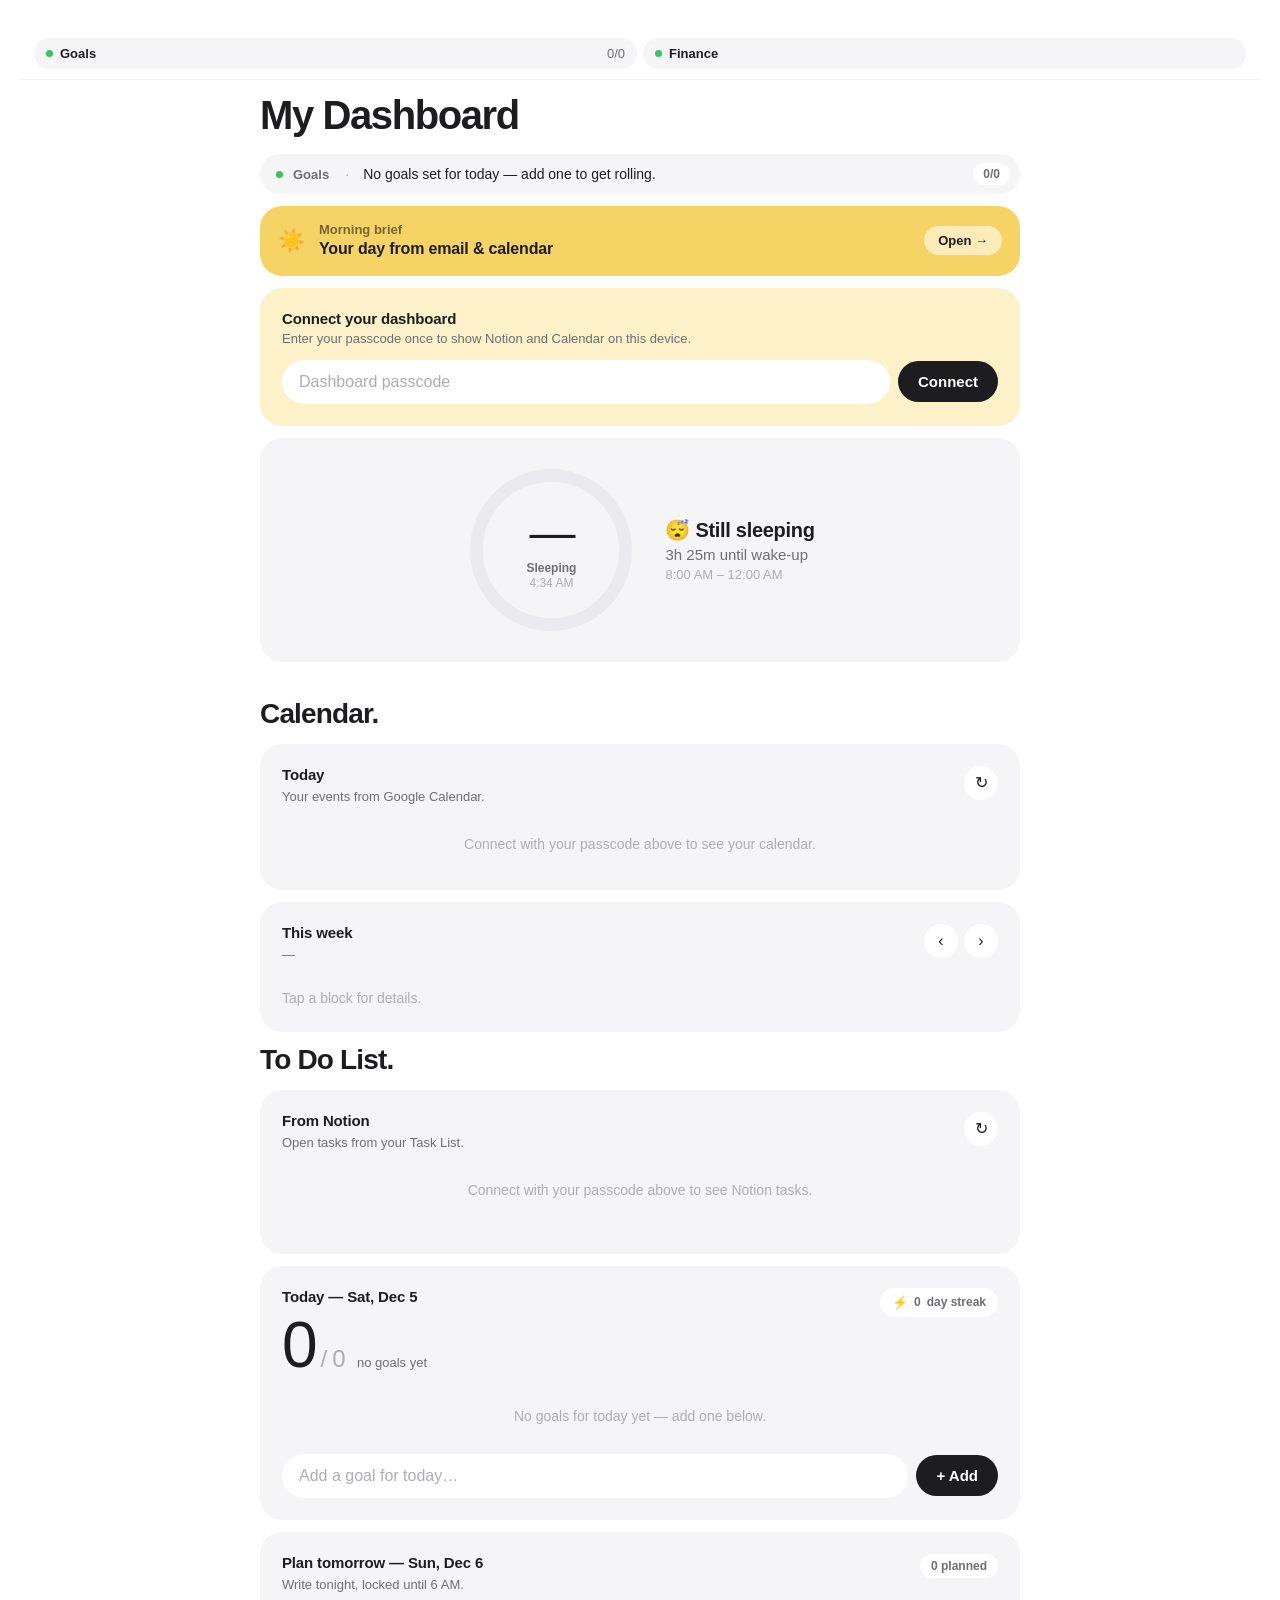
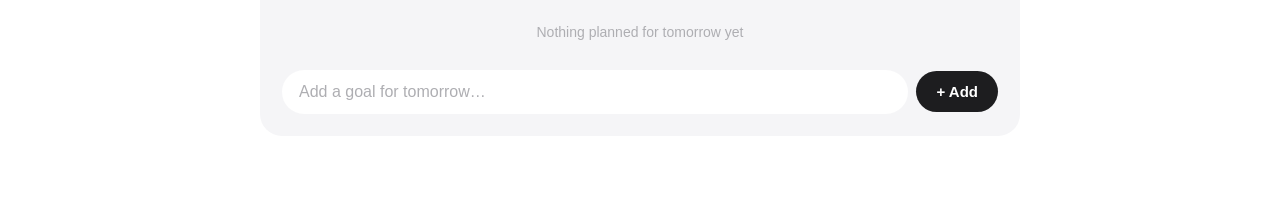
==== commit f5771f71: "Test: brief page, compact brief card, ticker fix" ====
--- a/index.html
+++ b/index.html
@@ -103,24 +103,28 @@
   background: var(--raised);
 }
 
-/* ===== Morning brief link ===== */
+/* ===== Morning brief (compact; full brief on brief.html) ===== */
 .brief-card {
   display: flex; align-items: center; gap: 14px;
-  padding: 18px 20px;
+  padding: 16px 18px;
   margin-bottom: 12px;
   border-radius: var(--radius-lg);
   background: var(--accent);
+  color: var(--ink);
   text-decoration: none;
-  color: var(--ink);
   -webkit-tap-highlight-color: transparent;
   transition: transform 0.12s, filter 0.15s;
 }
 .brief-card:hover { filter: brightness(0.98); }
 .brief-card:active { transform: scale(0.99); }
-.brief-sun { font-size: 24px; flex-shrink: 0; }
+.brief-card.brief-stale { background: var(--accent-soft); }
+.brief-sun { font-size: 22px; flex-shrink: 0; }
 .brief-body { flex: 1; min-width: 0; display: flex; flex-direction: column; gap: 2px; }
 .brief-eyebrow { font-size: 13px; font-weight: 600; color: rgba(29, 29, 31, 0.6); }
-.brief-title { font-size: 17px; font-weight: 600; letter-spacing: -0.01em; }
+.brief-title {
+  font-size: 16px; font-weight: 600; letter-spacing: -0.01em; line-height: 1.3;
+  display: -webkit-box; -webkit-line-clamp: 2; -webkit-box-orient: vertical; overflow: hidden;
+}
 .brief-open {
   flex-shrink: 0;
   padding: 7px 14px;
@@ -461,17 +465,6 @@
 .gm-add:hover { opacity: 0.88; }
 .gm-add:active { transform: scale(0.97); }
 
-.gm-polish {
-  padding: 12px 18px;
-  border: 0;
-  border-radius: 999px;
-  background: var(--raised);
-  color: var(--ink);
-  font-family: inherit; font-size: 15px; font-weight: 600;
-  cursor: pointer;
-  transition: background 0.15s;
-}
-.gm-polish:hover { background: var(--surface-2); }
 
 .gm-status {
   flex-basis: 100%;
@@ -481,6 +474,137 @@
   margin-top: 4px;
 }
 .gm-status.gm-status-error { color: var(--red); }
+
+/* ===== Connect (shared passcode) ===== */
+.connect-card { background: var(--accent-soft); }
+
+/* ===== Calendar: Today ===== */
+.cal-allday { display: flex; flex-wrap: wrap; gap: 6px; margin-bottom: 10px; }
+.cal-allday:empty { display: none; }
+.cal-pill {
+  padding: 5px 11px;
+  border-radius: 999px;
+  background: var(--raised);
+  color: var(--ink);
+  font-size: 13px; font-weight: 600;
+}
+.cal-list { list-style: none; margin: 0; padding: 0; }
+.cal-row {
+  display: flex; align-items: center; gap: 12px;
+  padding: 12px 14px;
+  margin-bottom: 6px;
+  background: var(--raised);
+  border-radius: var(--radius-md);
+  transition: opacity 0.3s;
+}
+.cal-row.cal-past { opacity: 0.45; }
+.cal-row.cal-now { background: var(--accent); }
+.cal-time {
+  width: 66px; flex-shrink: 0;
+  display: flex; flex-direction: column;
+  font-size: 15px; font-weight: 600;
+  font-variant-numeric: tabular-nums;
+  letter-spacing: -0.01em;
+  color: var(--ink);
+}
+.cal-time-end { font-size: 12px; font-weight: 500; color: var(--ink-2); }
+.cal-row.cal-now .cal-time-end { color: rgba(29, 29, 31, 0.6); }
+.cal-bar { width: 3px; align-self: stretch; border-radius: 2px; flex-shrink: 0; }
+.cal-body { flex: 1; min-width: 0; }
+.cal-title {
+  font-size: 16px; font-weight: 500;
+  letter-spacing: -0.01em;
+  color: var(--ink);
+  overflow: hidden; text-overflow: ellipsis; white-space: nowrap;
+}
+.cal-meta {
+  font-size: 13px; color: var(--ink-2);
+  margin-top: 1px;
+  overflow: hidden; text-overflow: ellipsis; white-space: nowrap;
+}
+.cal-row.cal-now .cal-meta { color: rgba(29, 29, 31, 0.7); font-weight: 600; }
+
+/* ===== Calendar: This week (one row per day, hours left → right) ===== */
+.cal-nav { display: flex; gap: 6px; }
+.cal-week { display: flex; flex-direction: column; gap: 6px; }
+.cal-scale, .cal-day {
+  display: grid;
+  grid-template-columns: 44px 1fr 48px;
+  align-items: center;
+  gap: 10px;
+}
+.cal-ticks { position: relative; height: 14px; }
+.cal-ticks span {
+  position: absolute; top: 0;
+  transform: translateX(-50%);
+  font-size: 11px; color: var(--ink-3);
+  font-variant-numeric: tabular-nums;
+  white-space: nowrap;
+}
+.cal-day-label {
+  display: flex; flex-direction: column; align-items: flex-start;
+  line-height: 1.1;
+  font-size: 12px; font-weight: 500; color: var(--ink-2);
+}
+.cal-day-num { font-size: 17px; font-weight: 600; color: var(--ink); font-variant-numeric: tabular-nums; }
+.cal-day-today .cal-day-num {
+  display: inline-flex; align-items: center; justify-content: center;
+  min-width: 26px; height: 26px; padding: 0 4px;
+  margin-left: -4px;
+  border-radius: 999px;
+  background: var(--ink); color: #FFFFFF;
+  font-size: 15px;
+}
+.cal-track {
+  position: relative;
+  height: 34px;
+  border-radius: 9px;
+  background: var(--raised);
+  overflow: hidden;
+}
+.cal-block {
+  position: absolute;
+  border: 0;
+  border-radius: 6px;
+  padding: 0 6px;
+  box-shadow: inset 0 0 0 1px rgba(255, 255, 255, 0.7);
+  color: #FFFFFF;
+  font-family: inherit; font-size: 11px; font-weight: 600;
+  text-align: left;
+  white-space: nowrap; overflow: hidden; text-overflow: ellipsis;
+  cursor: pointer;
+}
+.cal-allday-band {
+  position: absolute; left: 0; right: 0; top: 0;
+  height: 4px;
+  border: 0; padding: 0;
+  background: var(--accent);
+  cursor: pointer;
+}
+.cal-now-line {
+  position: absolute; top: 0; bottom: 0;
+  width: 2px; margin-left: -1px;
+  background: var(--red);
+  pointer-events: none;
+}
+.cal-now-line::before {
+  content: '';
+  position: absolute; top: -1px; left: -3px;
+  width: 8px; height: 8px; border-radius: 50%;
+  background: var(--red);
+}
+.cal-day-total {
+  text-align: right;
+  font-size: 12px; font-weight: 600;
+  color: var(--ink-2);
+  font-variant-numeric: tabular-nums;
+}
+.cal-detail {
+  margin-top: 12px;
+  font-size: 14px; color: var(--ink);
+  min-height: 20px;
+}
+.cal-detail:empty::before { content: 'Tap a block for details.'; color: var(--ink-3); }
 
 /* ===== From Notion suggestions ===== */
 .nt-refresh {
@@ -534,8 +658,6 @@
   body { padding: max(20px, env(safe-area-inset-top)) 16px 50px; }
   .gm-card { padding: 18px; }
   .gm-progress-num { font-size: 56px; }
-  .gm-input { flex-basis: 100%; }
-  .gm-add, .gm-polish { flex: 1; }
 }
 </style>
 </head>
@@ -558,15 +680,25 @@
     </div>
   </div>
 
-  <!-- MORNING BRIEF: link to the claude.ai brief a scheduled task refreshes each weekday -->
-  <a class="brief-card" href="https://claude.ai/artifact/WUxtRNmXspUwYNmKFVcs61" target="_blank" rel="noopener">
+  <!-- MORNING BRIEF: today's headline; the full brief opens on brief.html -->
+  <a class="brief-card" id="briefCard" href="brief.html">
     <span class="brief-sun" aria-hidden="true">☀️</span>
     <span class="brief-body">
-      <span class="brief-eyebrow">Morning brief</span>
-      <span class="brief-title">Your day from email &amp; calendar</span>
+      <span class="brief-eyebrow" id="briefDate">Morning brief</span>
+      <span class="brief-title" id="briefHeadline">Your day from email &amp; calendar</span>
     </span>
     <span class="brief-open">Open →</span>
   </a>
+
+  <!-- CONNECT: one passcode for everything behind /api (Notion, Calendar) -->
+  <div class="gm-card connect-card" id="connectCard" hidden>
+    <div class="gm-eyebrow">Connect your dashboard</div>
+    <div class="gm-tomorrow-sub" id="connectMsg">Enter your passcode once to show Notion and Calendar on this device.</div>
+    <div class="goal-input-wrap gm-input-wrap">
+      <input id="connectInput" class="gm-input" type="password" placeholder="Dashboard passcode" autocomplete="current-password">
+      <button type="button" id="connectBtn" class="gm-add">Connect</button>
+    </div>
+  </div>
 
   <div class="day-ring-wrap">
     <div class="day-ring">
@@ -588,6 +720,40 @@
   </div>
 
   <div class="section">
+    <div class="section-title">Calendar</div>
+
+    <!-- CALENDAR: TODAY -->
+    <div class="gm-card cal-card" id="calToday">
+      <div class="gm-header">
+        <div class="gm-header-left">
+          <div class="gm-eyebrow" id="calTodayLabel">Today</div>
+          <div class="gm-tomorrow-sub" id="calTodaySub">Your events from Google Calendar.</div>
+        </div>
+        <button type="button" class="nt-refresh" id="calRefresh" aria-label="Refresh calendar">↻</button>
+      </div>
+      <div class="cal-allday" id="calAllDay"></div>
+      <ul class="goal-list cal-list" id="calTodayList"></ul>
+      <div class="empty-state" id="calTodayEmpty" style="display:none;"></div>
+    </div>
+
+    <!-- CALENDAR: THIS WEEK -->
+    <div class="gm-card cal-card" id="calWeek">
+      <div class="gm-header">
+        <div class="gm-header-left">
+          <div class="gm-eyebrow" id="calWeekLabel">This week</div>
+          <div class="gm-tomorrow-sub" id="calWeekSub">—</div>
+        </div>
+        <div class="cal-nav">
+          <button type="button" class="nt-refresh" id="calPrev" aria-label="Previous week">‹</button>
+          <button type="button" class="nt-refresh" id="calNext" aria-label="Next week">›</button>
+        </div>
+      </div>
+      <div class="cal-week" id="calWeekGrid"></div>
+      <div class="cal-detail" id="calDetail"></div>
+    </div>
+  </div>
+
+  <div class="section">
     <div class="section-title">To Do List</div>
 
     <!-- FROM NOTION -->
@@ -602,10 +768,6 @@
       <ul id="notionList" class="goal-list gm-list"></ul>
       <div id="notionEmpty" class="empty-state" style="display:none;"></div>
       <button type="button" id="notionMore" class="gm-show-toggle" style="display:none;"></button>
-      <div class="goal-input-wrap gm-input-wrap" id="notionPassWrap" style="display:none;">
-        <input id="notionPassInput" class="gm-input" type="password" placeholder="Dashboard passcode" autocomplete="current-password">
-        <button type="button" id="notionPassBtn" class="gm-add">Connect</button>
-      </div>
       <div class="gm-status" id="notionStatus"></div>
     </div>
 
@@ -633,8 +795,6 @@
       <div class="goal-input-wrap gm-input-wrap">
         <input id="goalInput" class="gm-input" type="text" placeholder="Add a goal for today…" autocomplete="off">
         <button type="button" id="goalAddBtn"    class="gm-add">+ Add</button>
-        <button type="button" id="goalPolishBtn" class="gm-polish">✨ Polish</button>
-        <div class="gm-status" id="polishStatus"></div>
       </div>
     </div>
 
@@ -652,8 +812,6 @@
       <div class="goal-input-wrap gm-input-wrap">
         <input id="tomorrowInput" class="gm-input" type="text" placeholder="Add a goal for tomorrow…" autocomplete="off">
         <button type="button" id="tomorrowAddBtn"    class="gm-add">+ Add</button>
-        <button type="button" id="tomorrowPolishBtn" class="gm-polish">✨ Polish</button>
-        <div class="gm-status" id="tomorrowStatus"></div>
       </div>
     </div>
   </div>
@@ -664,8 +822,6 @@
 (function () {
   'use strict';
 
-  // Paste your Anthropic key here to enable ✨ Polish. Empty = falls back to plain add.
-  const ANTHROPIC_API_KEY = '';
 
   const WAKE_HOUR  = 8;
   const SLEEP_HOUR = 24;
@@ -802,6 +958,9 @@
     const item = items[cycleIdx];
     cycleIdx = (cycleIdx + 1) % items.length;
 
+    // Drop rows still animating out (a quick second tick, or timers delayed
+    // in a background tab, would otherwise leave two rows on top of each other).
+    tickerStage.querySelectorAll('.goal-ticker-row.is-leaving').forEach(r => r.remove());
     const oldRow = tickerStage.querySelector('.goal-ticker-row');
     const newRow = document.createElement('div');
     newRow.className = 'goal-ticker-row';
@@ -1181,22 +1340,19 @@
     loadToday(); loadTomorrow();
   });
 
-  // ---------- From Notion ----------
-  // Talks to /api/notion (a Vercel function that holds the Notion key).
-  // The passcode is typed once and remembered on this device.
-  const NOTION_PASS_KEY = 'notion:passcode';
-  const NOTION_SHOW = 5;
-  let notionTasks = [];
-  let notionExpanded = false;
-
-  function notionPasscode() {
-    try { return localStorage.getItem(NOTION_PASS_KEY) || ''; } catch (e) { return ''; }
-  }
-
-  async function notionFetch(method, body) {
-    const res = await fetch('/api/notion', {
+  // ---------- Dashboard passcode (shared by Notion + Calendar) ----------
+  // The /api functions on Vercel hold the secrets and check this passcode.
+  // It is typed once in the Connect card and remembered on this device.
+  const PASS_KEY = 'notion:passcode';
+
+  function dashboardPasscode() {
+    try { return localStorage.getItem(PASS_KEY) || ''; } catch (e) { return ''; }
+  }
+
+  async function apiFetch(path, method, body) {
+    const res = await fetch(path, {
       method,
-      headers: { 'Content-Type': 'application/json', 'x-passcode': notionPasscode() },
+      headers: { 'Content-Type': 'application/json', 'x-passcode': dashboardPasscode() },
       body: body ? JSON.stringify(body) : undefined
     });
     let data = {};
@@ -1209,13 +1365,47 @@
     return data;
   }
 
-  function notionShowMessage(text, showPass) {
+  function showConnect(message) {
+    document.getElementById('connectCard').hidden = false;
+    document.getElementById('connectMsg').textContent =
+      message || 'Enter your passcode once to show Notion and Calendar on this device.';
+  }
+
+  function forgetPasscode() {
+    try { localStorage.removeItem(PASS_KEY); } catch (e) {}
+    showConnect('Wrong passcode — try again.');
+  }
+
+  document.getElementById('connectBtn').addEventListener('click', () => {
+    const input = document.getElementById('connectInput');
+    const value = input.value.trim();
+    if (!value) return;
+    try { localStorage.setItem(PASS_KEY, value); } catch (e) {}
+    input.value = '';
+    document.getElementById('connectCard').hidden = true;
+    loadBrief();
+    loadNotion();
+    loadCalendar();
+  });
+  document.getElementById('connectInput').addEventListener('keydown', (e) => {
+    if (e.key === 'Enter') { e.preventDefault(); document.getElementById('connectBtn').click(); }
+  });
+
+  // ---------- From Notion ----------
+  // Talks to /api/notion (a Vercel function that holds the Notion key).
+  const NOTION_SHOW = 5;
+  let notionTasks = [];
+  let notionExpanded = false;
+
+  function notionFetch(method, body) {
+    return apiFetch('/api/notion', method, body);
+  }
+  function notionShowMessage(text) {
     document.getElementById('notionList').innerHTML = '';
     document.getElementById('notionMore').style.display = 'none';
     const empty = document.getElementById('notionEmpty');
     empty.textContent = text;
     empty.style.display = text ? 'block' : 'none';
-    document.getElementById('notionPassWrap').style.display = showPass ? 'flex' : 'none';
   }
 
   function formatDue(due) {
@@ -1233,7 +1423,6 @@
     const tasks = notionTasks.filter(t => !inToday.has(t.id));
     const listEl = document.getElementById('notionList');
     const moreBtn = document.getElementById('notionMore');
-    document.getElementById('notionPassWrap').style.display = 'none';
     listEl.innerHTML = '';
 
     const empty = document.getElementById('notionEmpty');
@@ -1290,8 +1479,9 @@
   }
 
   async function loadNotion() {
-    if (!notionPasscode()) {
-      notionShowMessage('Enter your dashboard passcode to connect Notion.', true);
+    if (!dashboardPasscode()) {
+      notionShowMessage('Connect with your passcode above to see Notion tasks.');
+      showConnect();
       return;
     }
     const btn = document.getElementById('notionRefresh');
@@ -1303,16 +1493,16 @@
       renderNotion();
     } catch (e) {
       if (e.code === 'bad-passcode') {
-        try { localStorage.removeItem(NOTION_PASS_KEY); } catch (err) {}
-        notionShowMessage('Wrong passcode — try again.', true);
+        forgetPasscode();
+        notionShowMessage('Connect with your passcode above to see Notion tasks.');
       } else if (e.code === 'not-configured') {
-        notionShowMessage('Notion isn’t set up yet: add NOTION_TOKEN and DASHBOARD_PASSCODE in Vercel.', false);
+        notionShowMessage('Notion isn’t set up yet: add NOTION_TOKEN and DASHBOARD_PASSCODE in Vercel.');
       } else if (e.code === 'notion-bad-token') {
-        notionShowMessage('Notion rejected the key: re-paste NOTION_TOKEN in Vercel.', false);
+        notionShowMessage('Notion rejected the key: re-paste NOTION_TOKEN in Vercel.');
       } else if (e.code === 'notion-no-access') {
-        notionShowMessage('Notion can’t see the Task List: in Notion, open it → ••• → Connections → add your integration.', false);
+        notionShowMessage('Notion can’t see the Task List: in Notion, open it → ••• → Connections → add your integration.');
       } else {
-        notionShowMessage('Couldn’t reach Notion. Tap ↻ to retry.', false);
+        notionShowMessage('Couldn’t reach Notion. Tap ↻ to retry.');
       }
     }
   }
@@ -1332,7 +1522,7 @@
   }
 
   async function notionSetStatus(id, status) {
-    if (!notionPasscode()) return false;
+    if (!dashboardPasscode()) return false;
     try {
       await notionFetch('POST', { id, status });
       return true;
@@ -1347,20 +1537,322 @@
     notionExpanded = !notionExpanded;
     renderNotion();
   });
-  document.getElementById('notionPassBtn').addEventListener('click', () => {
-    const input = document.getElementById('notionPassInput');
-    const value = input.value.trim();
-    if (!value) return;
-    try { localStorage.setItem(NOTION_PASS_KEY, value); } catch (e) {}
-    input.value = '';
-    loadNotion();
-  });
-  document.getElementById('notionPassInput').addEventListener('keydown', (e) => {
-    if (e.key === 'Enter') { e.preventDefault(); document.getElementById('notionPassBtn').click(); }
-  });
   window.addEventListener('goals-changed', () => { if (notionTasks.length) renderNotion(); });
 
-  // ---------- Add + Polish handlers ----------
+  // ---------- Morning brief ----------
+  // Reads /api/brief for today's headline; brief.html shows the whole brief.
+  function renderBrief(brief) {
+    if (!brief || !brief.headline) return;
+    const stale = brief.date && brief.date !== dateToKey(new Date());
+    document.getElementById('briefCard').classList.toggle('brief-stale', !!stale);
+    document.getElementById('briefDate').textContent = !brief.date ? 'Morning brief'
+      : stale ? 'Brief from ' + new Date(brief.date + 'T12:00:00').toLocaleDateString(undefined, { weekday: 'short', month: 'short', day: 'numeric' })
+      : 'Morning brief · today' + (brief.attention.length ? ' · ' + brief.attention.length + ' need' + (brief.attention.length === 1 ? 's' : '') + ' attention' : '');
+    document.getElementById('briefHeadline').textContent = brief.headline;
+  }
+
+  async function loadBrief() {
+    if (!dashboardPasscode()) return; // the card still opens the brief page
+    try {
+      const data = await apiFetch('/api/brief', 'GET');
+      renderBrief(data.brief);
+    } catch (e) {
+      if (e.code === 'bad-passcode') forgetPasscode();
+    }
+  }
+
+  // ---------- Calendar (Today + This week) ----------
+  // Reads /api/calendar (a Vercel function that reads your secret iCal link).
+  const CAL_START_HOUR = 7;
+  const CAL_END_HOUR   = 24;
+  const CAL_COLORS = ['var(--ink)', 'var(--blue)', 'var(--orange)', '#AF52DE', 'var(--green)'];
+  const CAL_TZ = Intl.DateTimeFormat().resolvedOptions().timeZone;
+  let calWeekOffset = 0;
+  let calThisWeek = null;   // events of the current week, used by the Today card
+  let calShownWeek = null;  // events of the week on screen
+
+  function startOfDay(d) { const x = new Date(d); x.setHours(0, 0, 0, 0); return x; }
+  function addDays(d, n) { const x = new Date(d); x.setDate(x.getDate() + n); return x; }
+  function weekStart(offset) {
+    const today = startOfDay(new Date());
+    const monday = addDays(today, -((today.getDay() + 6) % 7));
+    return addDays(monday, offset * 7);
+  }
+  function fmtTime(d) { return d.toLocaleTimeString(undefined, { hour: 'numeric', minute: '2-digit' }); }
+  function fmtDuration(min) {
+    const h = Math.floor(min / 60), m = Math.round(min % 60);
+    return h && m ? h + 'h ' + m + 'm' : h ? h + 'h' : m + 'm';
+  }
+  function eventsOnDay(events, day) {
+    const from = startOfDay(day).getTime(), to = addDays(startOfDay(day), 1).getTime();
+    return events.filter(e => Date.parse(e.end) > from && Date.parse(e.start) < to);
+  }
+
+  function calMessage(text) {
+    document.getElementById('calAllDay').innerHTML = '';
+    document.getElementById('calTodayList').innerHTML = '';
+    const empty = document.getElementById('calTodayEmpty');
+    empty.textContent = text;
+    empty.style.display = 'block';
+    document.getElementById('calTodaySub').textContent = 'Your events from Google Calendar.';
+    document.getElementById('calWeekGrid').innerHTML = '';
+    document.getElementById('calWeekSub').textContent = '—';
+  }
+
+  function renderCalToday() {
+    if (!calThisWeek) return;
+    const now = Date.now();
+    const today = new Date();
+    const all = eventsOnDay(calThisWeek, today);
+    const allDay = all.filter(e => e.allDay);
+    const timed = all.filter(e => !e.allDay);
+
+    document.getElementById('calTodayLabel').textContent =
+      'Today — ' + today.toLocaleDateString(undefined, { weekday: 'short', month: 'short', day: 'numeric' });
+
+    const pills = document.getElementById('calAllDay');
+    pills.innerHTML = '';
+    allDay.forEach(e => {
+      const pill = document.createElement('span');
+      pill.className = 'cal-pill';
+      pill.textContent = e.title;
+      pills.appendChild(pill);
+    });
+
+    const list = document.getElementById('calTodayList');
+    list.innerHTML = '';
+    const next = timed.find(e => Date.parse(e.start) > now);
+    timed.forEach(e => {
+      const s = Date.parse(e.start), en = Date.parse(e.end);
+      const li = document.createElement('li');
+      li.className = 'cal-row';
+      if (en <= now) li.classList.add('cal-past');
+      else if (s <= now) li.classList.add('cal-now');
+
+      const time = document.createElement('div');
+      time.className = 'cal-time';
+      const t1 = document.createElement('span'); t1.textContent = fmtTime(new Date(s));
+      const t2 = document.createElement('span'); t2.className = 'cal-time-end'; t2.textContent = fmtTime(new Date(en));
+      time.appendChild(t1); time.appendChild(t2);
+      li.appendChild(time);
+
+      const bar = document.createElement('span');
+      bar.className = 'cal-bar';
+      bar.style.background = CAL_COLORS[e.calendar % CAL_COLORS.length];
+      li.appendChild(bar);
+
+      const body = document.createElement('div');
+      body.className = 'cal-body';
+      const title = document.createElement('div');
+      title.className = 'cal-title';
+      title.textContent = e.title;
+      body.appendChild(title);
+      const metaParts = [];
+      if (s <= now && en > now) metaParts.push('Now · ends in ' + fmtDuration((en - now) / 60000));
+      else if (e === next) metaParts.push('Next · in ' + fmtDuration((s - now) / 60000));
+      if (e.location) metaParts.push(e.location);
+      if (metaParts.length) {
+        const meta = document.createElement('div');
+        meta.className = 'cal-meta';
+        meta.textContent = metaParts.join(' · ');
+        body.appendChild(meta);
+      }
+      li.appendChild(body);
+      list.appendChild(li);
+    });
+
+    const empty = document.getElementById('calTodayEmpty');
+    empty.textContent = 'Nothing on your calendar today.';
+    empty.style.display = timed.length || allDay.length ? 'none' : 'block';
+
+    const left = timed.filter(e => Date.parse(e.end) > now).length;
+    document.getElementById('calTodaySub').textContent =
+      !timed.length ? (allDay.length ? 'All-day only.' : 'A free day.')
+      : !left ? 'Done for today — ' + timed.length + ' event' + (timed.length === 1 ? '' : 's') + '.'
+      : left + ' of ' + timed.length + ' event' + (timed.length === 1 ? '' : 's') + ' left' +
+        (next ? ' · next at ' + fmtTime(new Date(Date.parse(next.start))) : '') + '.';
+  }
+
+  // Greedy lanes so overlapping blocks sit side by side vertically.
+  function assignLanes(items) {
+    const lanes = [];
+    items.forEach(it => {
+      let i = lanes.findIndex(end => end <= it.s);
+      if (i === -1) { i = lanes.length; lanes.push(0); }
+      lanes[i] = it.e;
+      it.lane = i;
+    });
+    items.forEach(it => { it.lanes = lanes.length; });
+  }
+
+  function renderCalWeek() {
+    if (!calShownWeek) return;
+    const grid = document.getElementById('calWeekGrid');
+    grid.innerHTML = '';
+    const start = weekStart(calWeekOffset);
+    const span = (CAL_END_HOUR - CAL_START_HOUR) * 60;
+    const todayKey = startOfDay(new Date()).getTime();
+    let bookedMin = 0;
+
+    const scale = document.createElement('div');
+    scale.className = 'cal-scale';
+    scale.innerHTML = '<span></span>';
+    const ticks = document.createElement('div');
+    ticks.className = 'cal-ticks';
+    for (let h = 8; h < CAL_END_HOUR; h += 4) {
+      const t = document.createElement('span');
+      t.style.left = ((h - CAL_START_HOUR) * 60 / span * 100) + '%';
+      t.textContent = new Date(2000, 0, 1, h).toLocaleTimeString(undefined, { hour: 'numeric' });
+      ticks.appendChild(t);
+    }
+    scale.appendChild(ticks);
+    grid.appendChild(scale);
+
+    for (let i = 0; i < 7; i++) {
+      const day = addDays(start, i);
+      const dayStart = day.getTime();
+      const events = eventsOnDay(calShownWeek, day);
+      const row = document.createElement('div');
+      row.className = 'cal-day' + (dayStart === todayKey ? ' cal-day-today' : '');
+
+      const label = document.createElement('div');
+      label.className = 'cal-day-label';
+      const wd = document.createElement('span'); wd.textContent = day.toLocaleDateString(undefined, { weekday: 'short' });
+      const dn = document.createElement('span'); dn.className = 'cal-day-num'; dn.textContent = day.getDate();
+      label.appendChild(wd); label.appendChild(dn);
+      row.appendChild(label);
+
+      const track = document.createElement('div');
+      track.className = 'cal-track';
+      const items = [];
+      let dayMin = 0;
+      events.forEach(e => {
+        if (e.allDay) {
+          const band = document.createElement('button');
+          band.type = 'button';
+          band.className = 'cal-allday-band';
+          band.title = e.title;
+          band.addEventListener('click', () => showCalDetail(e, day));
+          track.appendChild(band);
+          return;
+        }
+        const s = Math.max(Date.parse(e.start), dayStart);
+        const en = Math.min(Date.parse(e.end), dayStart + 86400000);
+        const sMin = (s - dayStart) / 60000, eMin = (en - dayStart) / 60000;
+        dayMin += Math.max(0, eMin - sMin);
+        const left = Math.max(0, sMin - CAL_START_HOUR * 60);
+        const right = Math.min(span, eMin - CAL_START_HOUR * 60);
+        if (right <= 0 || left >= span) return;
+        const width = Math.max(right - left, 6);
+        items.push({ ev: e, left, width, s: left, e: left + width });
+      });
+      assignLanes(items);
+      items.forEach(it => {
+        const b = document.createElement('button');
+        b.type = 'button';
+        b.className = 'cal-block';
+        b.style.left = (it.left / span * 100) + '%';
+        b.style.width = (it.width / span * 100) + '%';
+        b.style.top = (it.lane / it.lanes * 100) + '%';
+        b.style.height = (100 / it.lanes) + '%';
+        b.style.background = CAL_COLORS[it.ev.calendar % CAL_COLORS.length];
+        if (it.width >= 120 && it.lanes === 1) b.textContent = it.ev.title; // only where it fits
+        b.title = it.ev.title;
+        b.addEventListener('click', () => showCalDetail(it.ev, day));
+        track.appendChild(b);
+      });
+      if (dayStart === todayKey) {
+        const nowMin = (Date.now() - dayStart) / 60000 - CAL_START_HOUR * 60;
+        if (nowMin >= 0 && nowMin <= span) {
+          const line = document.createElement('span');
+          line.className = 'cal-now-line';
+          line.style.left = (nowMin / span * 100) + '%';
+          track.appendChild(line);
+        }
+      }
+      row.appendChild(track);
+
+      const total = document.createElement('div');
+      total.className = 'cal-day-total';
+      total.textContent = dayMin ? fmtDuration(dayMin) : '—';
+      row.appendChild(total);
+
+      bookedMin += dayMin;
+      grid.appendChild(row);
+    }
+
+    const end = addDays(start, 6);
+    const sameMonth = start.getMonth() === end.getMonth();
+    const range = start.toLocaleDateString(undefined, { month: 'short', day: 'numeric' }) + ' – ' +
+      (sameMonth ? end.getDate() : end.toLocaleDateString(undefined, { month: 'short', day: 'numeric' }));
+    document.getElementById('calWeekLabel').textContent =
+      calWeekOffset === 0 ? 'This week' : calWeekOffset === 1 ? 'Next week' : calWeekOffset === -1 ? 'Last week' : 'Week of ' + start.toLocaleDateString(undefined, { month: 'short', day: 'numeric' });
+    document.getElementById('calWeekSub').textContent =
+      range + ' · ' + (bookedMin ? fmtDuration(bookedMin) + ' booked' : 'nothing booked');
+  }
+
+  function showCalDetail(e, day) {
+    const s = new Date(Date.parse(e.start)), en = new Date(Date.parse(e.end));
+    const when = e.allDay ? 'All day' : fmtTime(s) + ' – ' + fmtTime(en);
+    document.getElementById('calDetail').textContent =
+      day.toLocaleDateString(undefined, { weekday: 'short', day: 'numeric' }) + ' · ' + when + ' · ' + e.title +
+      (e.location ? ' · ' + e.location : '');
+  }
+
+  async function fetchWeek(offset) {
+    const start = weekStart(offset), end = addDays(start, 7);
+    const q = '?start=' + encodeURIComponent(start.toISOString()) +
+              '&end=' + encodeURIComponent(end.toISOString()) +
+              '&tz=' + encodeURIComponent(CAL_TZ);
+    const data = await apiFetch('/api/calendar' + q, 'GET');
+    return data.events || [];
+  }
+
+  async function loadCalendar() {
+    if (!dashboardPasscode()) {
+      calMessage('Connect with your passcode above to see your calendar.');
+      showConnect();
+      return;
+    }
+    const btn = document.getElementById('calRefresh');
+    btn.classList.add('is-spinning');
+    setTimeout(() => btn.classList.remove('is-spinning'), 320);
+    try {
+      calThisWeek = await fetchWeek(0);
+      calShownWeek = calWeekOffset === 0 ? calThisWeek : await fetchWeek(calWeekOffset);
+      renderCalToday();
+      renderCalWeek();
+    } catch (e) {
+      if (e.code === 'bad-passcode') {
+        forgetPasscode();
+        calMessage('Connect with your passcode above to see your calendar.');
+      } else if (e.code === 'not-configured') {
+        calMessage('Calendar isn’t set up yet: add CALENDAR_ICS_URL in Vercel.');
+      } else if (e.code === 'calendar-bad-link') {
+        calMessage('Google Calendar refused the link: copy the secret iCal address again into CALENDAR_ICS_URL.');
+      } else {
+        calMessage('Couldn’t reach your calendar. Tap ↻ to retry.');
+      }
+    }
+  }
+
+  async function changeWeek(delta) {
+    calWeekOffset += delta;
+    document.getElementById('calDetail').textContent = '';
+    if (!calThisWeek) return;
+    try {
+      calShownWeek = calWeekOffset === 0 ? calThisWeek : await fetchWeek(calWeekOffset);
+      renderCalWeek();
+    } catch (e) {
+      document.getElementById('calWeekSub').textContent = 'Couldn’t load that week.';
+    }
+  }
+
+  document.getElementById('calRefresh').addEventListener('click', loadCalendar);
+  document.getElementById('calPrev').addEventListener('click', () => changeWeek(-1));
+  document.getElementById('calNext').addEventListener('click', () => changeWeek(1));
+
+  // ---------- Add handlers ----------
   function showStatus(el, message, isError) {
     el.textContent = message;
     el.classList.toggle('gm-status-error', !!isError);
@@ -1368,84 +1860,31 @@
     el._t = setTimeout(() => { el.textContent = ''; el.classList.remove('gm-status-error'); }, 3500);
   }
 
-  async function polishOne(text) {
-    const res = await fetch('https://api.anthropic.com/v1/messages', {
-      method: 'POST',
-      headers: {
-        'Content-Type': 'application/json',
-        'x-api-key': ANTHROPIC_API_KEY,
-        'anthropic-version': '2023-06-01',
-        'anthropic-dangerous-direct-browser-access': 'true'
-      },
-      body: JSON.stringify({
-        model: 'claude-sonnet-4-5',
-        max_tokens: 1000,
-        messages: [{
-          role: 'user',
-          content:
-            'Rewrite this single goal so it is concrete, action-oriented, and under 60 characters. ' +
-            'Return ONLY a JSON array with exactly one string, no preamble, no code fences.\n\nGoal: ' + text
-        }]
-      })
-    });
-    const data = await res.json();
-    const content = (data && data.content && data.content[0] && data.content[0].text) || '';
-    const arr = JSON.parse(content);
-    if (!Array.isArray(arr) || arr.length < 1 || typeof arr[0] !== 'string') throw new Error('bad response');
-    return arr[0].trim();
-  }
-
-  function makeAddHandlers(input, addBtn, polishBtn, key, statusEl, reload) {
-    function plainAdd(text) {
+  function makeAddHandlers(input, addBtn, key, reload) {
+    addBtn.addEventListener('click', () => {
+      const text = input.value.trim();
+      if (!text) return;
       const list = getGoals(key);
       list.push({ text, done: false });
       setGoals(key, list);
       input.value = '';
       reload();
-    }
-    addBtn.addEventListener('click', () => {
-      const text = input.value.trim();
-      if (!text) return;
-      plainAdd(text);
     });
     input.addEventListener('keydown', (e) => {
       if (e.key === 'Enter') { e.preventDefault(); addBtn.click(); }
     });
-    polishBtn.addEventListener('click', async () => {
-      const text = input.value.trim();
-      if (!text) return;
-      if (!ANTHROPIC_API_KEY) {
-        plainAdd(text);
-        showStatus(statusEl, 'Polish needs an Anthropic API key — added as-typed.', false);
-        return;
-      }
-      polishBtn.disabled = true;
-      try {
-        const polished = await polishOne(text);
-        plainAdd(polished);
-      } catch (e) {
-        plainAdd(text);
-        showStatus(statusEl, 'Polish failed — added as-typed.', true);
-      } finally {
-        polishBtn.disabled = false;
-      }
-    });
   }
 
   makeAddHandlers(
     document.getElementById('goalInput'),
     document.getElementById('goalAddBtn'),
-    document.getElementById('goalPolishBtn'),
     todayKey(),
-    document.getElementById('polishStatus'),
     loadToday
   );
   makeAddHandlers(
     document.getElementById('tomorrowInput'),
     document.getElementById('tomorrowAddBtn'),
-    document.getElementById('tomorrowPolishBtn'),
     tomorrowKey(),
-    document.getElementById('tomorrowStatus'),
     loadTomorrow
   );
 
@@ -1458,8 +1897,14 @@
   updateDayRing();
   setInterval(updateDayRing, 60 * 1000);
   startTicker();
+  loadBrief();
   loadNotion();
-  document.addEventListener('visibilitychange', () => { if (!document.hidden) loadNotion(); });
+  loadCalendar();
+  document.addEventListener('visibilitychange', () => {
+    if (!document.hidden) { loadBrief(); loadNotion(); loadCalendar(); }
+  });
+  // Keep "now" / "next" and the now-line current between refreshes.
+  setInterval(() => { renderCalToday(); if (calWeekOffset === 0) renderCalWeek(); }, 60 * 1000);
 
   // Re-render when storage changes from another tab (or our bridged parent).
   window.addEventListener('storage', () => {
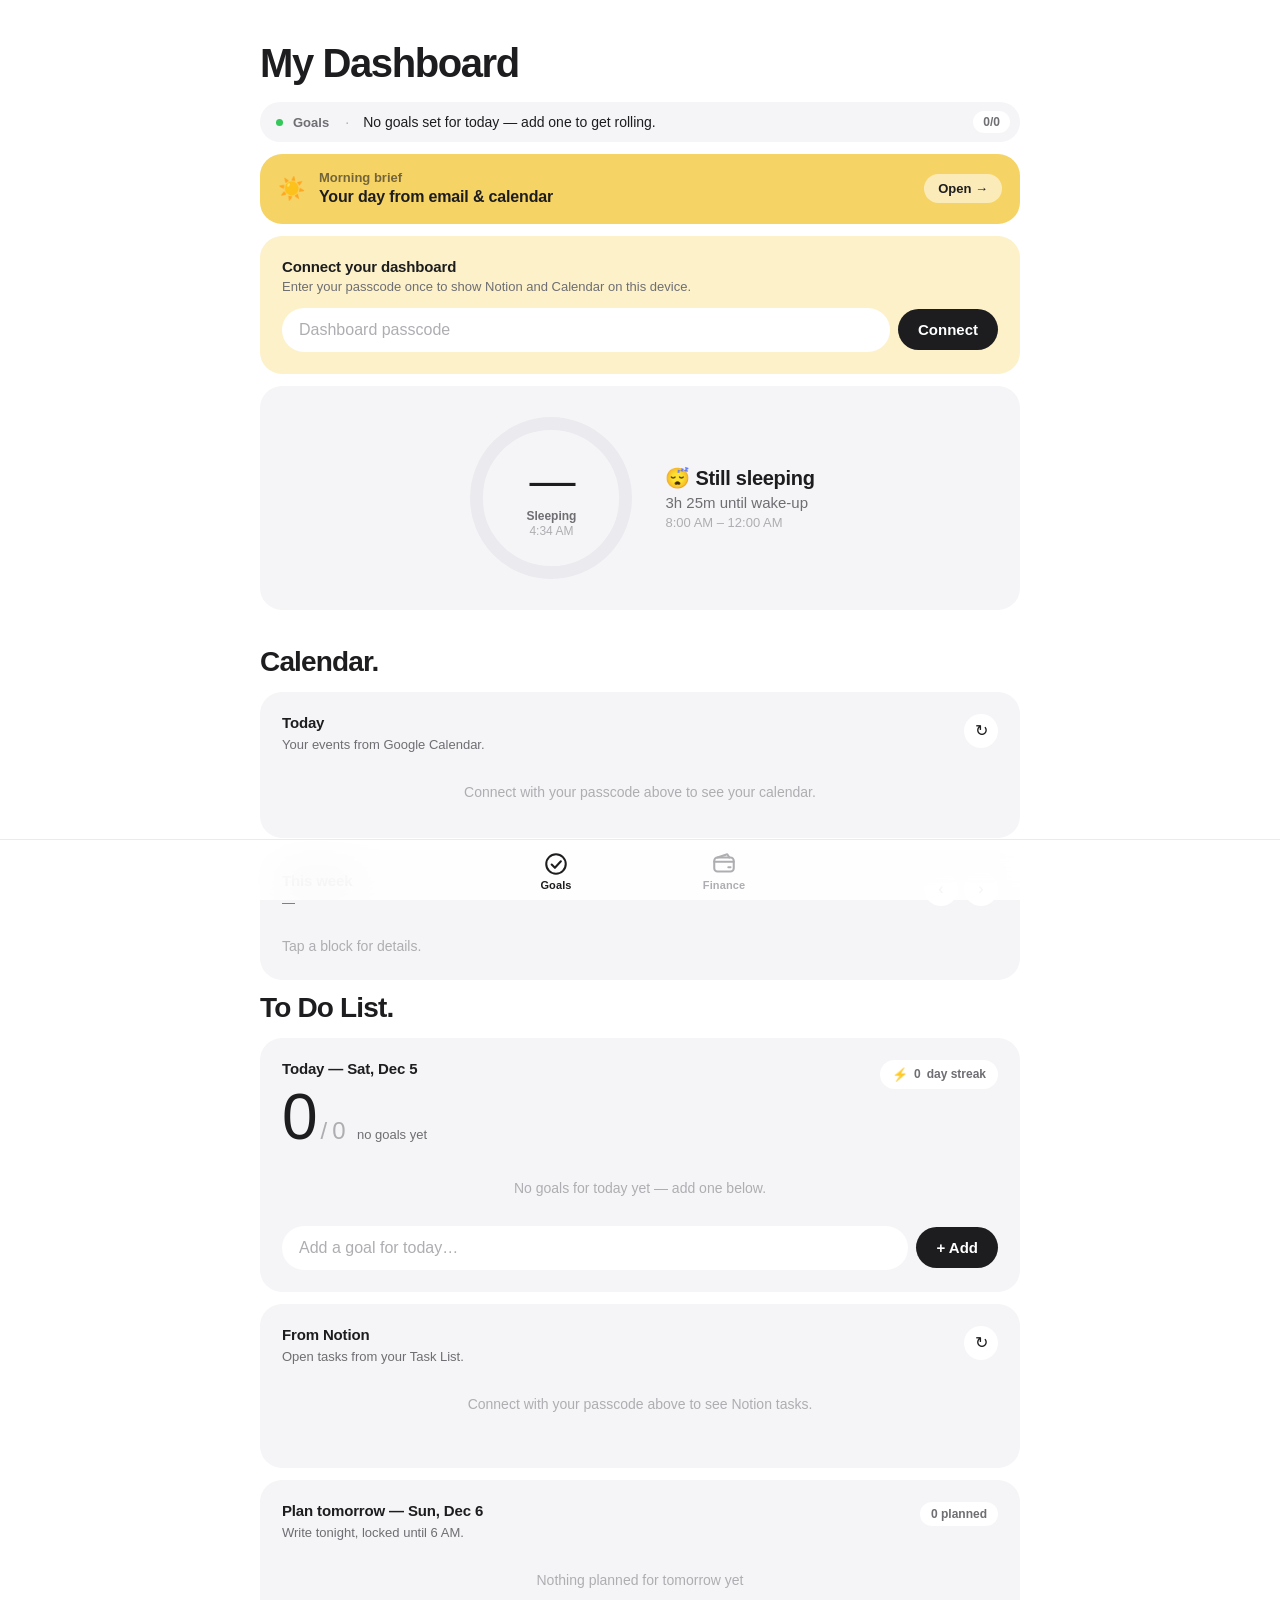
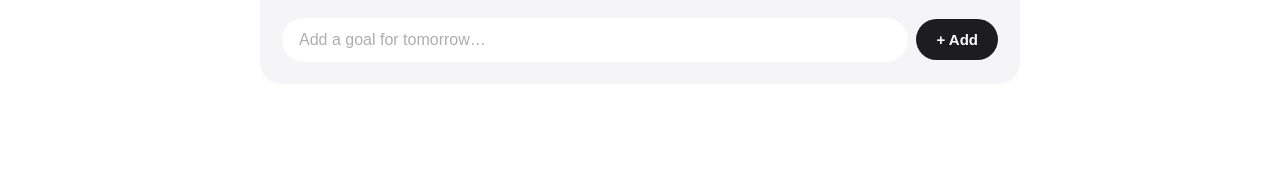
==== commit a45297d4: "Bottom tab bar, Finance in EUR, Today above Notion - The shared bar moves to the bottom as an iOS-st" ====
--- a/index.html
+++ b/index.html
@@ -4,7 +4,14 @@
 <meta charset="UTF-8">
 <meta name="viewport" content="width=device-width, initial-scale=1, viewport-fit=cover">
 <meta name="theme-color" content="#FFFFFF">
-<title>My Dashboard</title>
+<title>Lobo OS</title>
+<link rel="manifest" href="manifest.webmanifest">
+<link rel="icon" href="favicon.svg" type="image/svg+xml">
+<link rel="apple-touch-icon" href="apple-touch-icon.png">
+<meta name="apple-mobile-web-app-capable" content="yes">
+<meta name="mobile-web-app-capable" content="yes">
+<meta name="apple-mobile-web-app-title" content="Lobo OS">
+<meta name="apple-mobile-web-app-status-bar-style" content="default">
 <link rel="stylesheet" href="theme.css">
 <script src="topbar.js" defer></script>
 <style>
@@ -755,21 +762,6 @@
 
   <div class="section">
     <div class="section-title">To Do List</div>
-
-    <!-- FROM NOTION -->
-    <div class="gm-card gm-card-notion" id="gmCardNotion">
-      <div class="gm-header">
-        <div class="gm-header-left">
-          <div class="gm-eyebrow">From Notion</div>
-          <div class="gm-tomorrow-sub" id="notionSub">Open tasks from your Task List.</div>
-        </div>
-        <button type="button" class="nt-refresh" id="notionRefresh" aria-label="Refresh Notion tasks">↻</button>
-      </div>
-      <ul id="notionList" class="goal-list gm-list"></ul>
-      <div id="notionEmpty" class="empty-state" style="display:none;"></div>
-      <button type="button" id="notionMore" class="gm-show-toggle" style="display:none;"></button>
-      <div class="gm-status" id="notionStatus"></div>
-    </div>
 
     <!-- TODAY -->
     <div class="gm-card" id="gmCardToday">
@@ -796,6 +788,21 @@
         <input id="goalInput" class="gm-input" type="text" placeholder="Add a goal for today…" autocomplete="off">
         <button type="button" id="goalAddBtn"    class="gm-add">+ Add</button>
       </div>
+    </div>
+
+    <!-- FROM NOTION -->
+    <div class="gm-card gm-card-notion" id="gmCardNotion">
+      <div class="gm-header">
+        <div class="gm-header-left">
+          <div class="gm-eyebrow">From Notion</div>
+          <div class="gm-tomorrow-sub" id="notionSub">Open tasks from your Task List.</div>
+        </div>
+        <button type="button" class="nt-refresh" id="notionRefresh" aria-label="Refresh Notion tasks">↻</button>
+      </div>
+      <ul id="notionList" class="goal-list gm-list"></ul>
+      <div id="notionEmpty" class="empty-state" style="display:none;"></div>
+      <button type="button" id="notionMore" class="gm-show-toggle" style="display:none;"></button>
+      <div class="gm-status" id="notionStatus"></div>
     </div>
 
     <!-- PLAN TOMORROW -->
